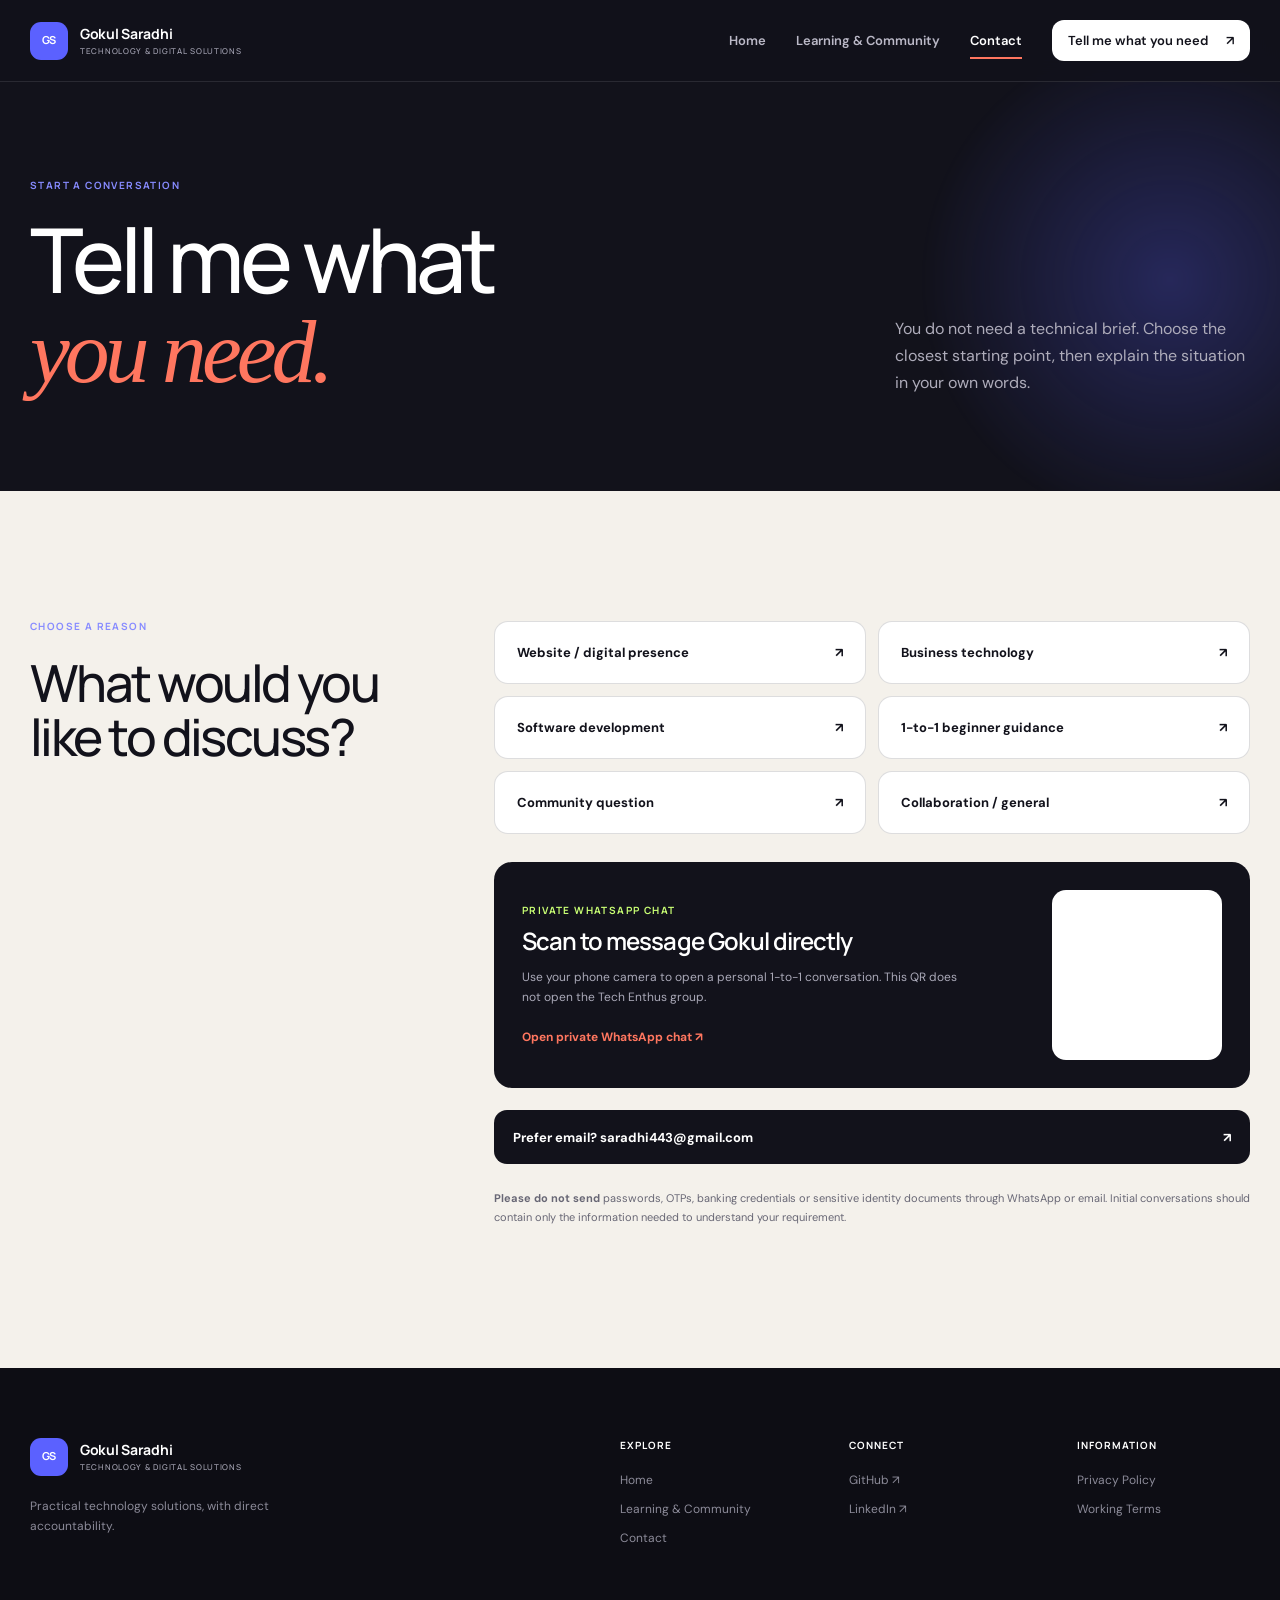
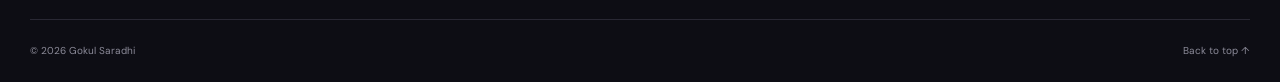
==== contact.html @ ad419cc4 "Update portfolio services site" ====
<!doctype html>
<html lang="en">
  <head>
    <meta charset="UTF-8" />
    <meta name="viewport" content="width=device-width,initial-scale=1" />
    <meta name="theme-color" content="#11111a" />
    <meta
      name="description"
      content="Contact Gokul Saradhi about a website, business technology, software or beginner guidance requirement."
    />
    <title>Contact — Gokul Saradhi</title>
    <link rel="stylesheet" href="styles.css" />
    <script>
      document.documentElement.classList.add("js");
    </script>
  </head>
  <body>
    <a class="skip-link" href="#main">Skip to content</a>
    <header class="site-header">
      <a class="brand" href="index.html"
        ><span class="brand-mark">GS</span
        ><span
          >Gokul Saradhi<small>Technology &amp; Digital Solutions</small></span
        ></a
      ><button
        class="menu-button"
        type="button"
        aria-expanded="false"
        aria-controls="site-nav"
      >
        <span></span><span></span><span class="sr-only">Menu</span>
      </button>
      <nav id="site-nav">
        <a href="index.html">Home</a
        ><a href="learning-community.html">Learning &amp; Community</a
        ><a class="active" href="contact.html">Contact</a
        ><a class="nav-action" href="contact.html"
          >Tell me what you need <span>↗</span></a
        >
      </nav>
    </header>
    <main id="main">
      <section class="page-hero dark-section">
        <div class="ambient ambient-one"></div>
        <div class="shell page-hero-grid">
          <div data-reveal>
            <p class="kicker">Start a conversation</p>
            <h1>Tell me what<br /><em>you need.</em></h1>
          </div>
          <p data-reveal>
            You do not need a technical brief. Choose the closest starting
            point, then explain the situation in your own words.
          </p>
        </div>
      </section>
      <section class="section">
        <div class="shell content-grid">
          <div data-reveal>
            <p class="kicker">Choose a reason</p>
            <h2>What would you like to discuss?</h2>
          </div>
          <div data-reveal>
            <div class="contact-options">
              <a
                class="contact-option"
                data-reason="website"
                href="https://wa.me/919030287888?text=Hi%20Gokul%2C%20I%20would%20like%20to%20discuss%20a%20website%20or%20digital%20presence%20requirement.%20"
                target="_blank"
                rel="noopener"
                >Website / digital presence <span>↗</span></a
              ><a
                class="contact-option"
                data-reason="business"
                href="https://wa.me/919030287888?text=Hi%20Gokul%2C%20I%20would%20like%20to%20discuss%20a%20business%20technology%20requirement.%20"
                target="_blank"
                rel="noopener"
                >Business technology <span>↗</span></a
              ><a
                class="contact-option"
                data-reason="software"
                href="https://wa.me/919030287888?text=Hi%20Gokul%2C%20I%20would%20like%20to%20discuss%20software%20development%20or%20an%20improvement.%20"
                target="_blank"
                rel="noopener"
                >Software development <span>↗</span></a
              ><a
                class="contact-option"
                data-reason="guidance"
                href="https://wa.me/919030287888?text=Hi%20Gokul%2C%20I%20feel%20stuck%20in%20my%20technology%20journey%20and%20would%20like%20to%20discuss%20it.%20"
                target="_blank"
                rel="noopener"
                >1-to-1 beginner guidance <span>↗</span></a
              ><a
                class="contact-option"
                data-reason="community"
                href="https://wa.me/919030287888?text=Hi%20Gokul%2C%20I%20have%20a%20question%20about%20the%20community.%20"
                target="_blank"
                rel="noopener"
                >Community question <span>↗</span></a
              ><a
                class="contact-option"
                data-reason="general"
                href="https://wa.me/919030287888?text=Hi%20Gokul%2C%20I%20came%20across%20your%20website.%20I%20would%20like%20to%20discuss%20"
                target="_blank"
                rel="noopener"
                >Collaboration / general <span>↗</span></a
              >
            </div>
            <div class="whatsapp-qr">
              <div>
                <p class="kicker">Private WhatsApp chat</p>
                <h3>Scan to message Gokul directly</h3>
                <p>
                  Use your phone camera to open a personal 1-to-1 conversation.
                  This QR does not open the Tech Enthus group.
                </p>
                <a
                  href="https://wa.me/919030287888?text=Hi%20Gokul%2C%20I%20came%20across%20your%20website."
                  target="_blank"
                  rel="noopener noreferrer"
                  >Open private WhatsApp chat <span>↗</span></a
                >
              </div>
              <a
                class="qr-image"
                href="https://wa.me/919030287888?text=Hi%20Gokul%2C%20I%20came%20across%20your%20website."
                target="_blank"
                rel="noopener noreferrer"
                aria-label="Open a private WhatsApp chat with Gokul"
              >
                <img
                  src="assets/whatsapp-personal-qr.svg"
                  alt="QR code for a private WhatsApp chat with Gokul Saradhi"
                  width="180"
                  height="180"
                />
              </a>
            </div>
            <div class="contact-actions">
              <a class="button button-dark" href="mailto:saradhi443@gmail.com"
                >Prefer email? saradhi443@gmail.com <span>↗</span></a
              >
            </div>
            <p class="safety-note">
              <strong>Please do not send</strong> passwords, OTPs, banking
              credentials or sensitive identity documents through WhatsApp or
              email. Initial conversations should contain only the information
              needed to understand your requirement.
            </p>
          </div>
        </div>
      </section>
    </main>
    <footer class="site-footer">
      <div class="shell footer-grid">
        <div>
          <a class="brand footer-brand" href="index.html"
            ><span class="brand-mark">GS</span
            ><span
              >Gokul Saradhi<small
                >Technology &amp; Digital Solutions</small
              ></span
            ></a
          >
          <p>Practical technology solutions, with direct accountability.</p>
        </div>
        <div>
          <h3>Explore</h3>
          <a href="index.html">Home</a
          ><a href="learning-community.html">Learning &amp; Community</a
          ><a href="contact.html">Contact</a>
        </div>
        <div>
          <h3>Connect</h3>
          <a
            href="https://github.com/simplygokul"
            target="_blank"
            rel="noopener"
            >GitHub ↗</a
          ><a
            href="https://www.linkedin.com/in/gokul-saradhi-0830a365/"
            target="_blank"
            rel="noopener"
            >LinkedIn ↗</a
          >
        </div>
        <div>
          <h3>Information</h3>
          <a href="privacy.html">Privacy Policy</a
          ><a href="terms.html">Working Terms</a>
        </div>
      </div>
      <div class="shell footer-bottom">
        <span>© 2026 Gokul Saradhi</span><a href="#main">Back to top ↑</a>
      </div>
    </footer>
    <script src="script.js"></script>
  </body>
</html>
---- styles.css ----
@import url("https://fonts.googleapis.com/css2?family=DM+Sans:wght@400;500;600;700&family=Manrope:wght@400;500;600;700&display=swap");

:root {
  --ink: #12121b;
  --ink-2: #1b1a2b;
  --paper: #f4f1eb;
  --paper-2: #e9e5dc;
  --white: #fff;
  --muted: #686775;
  --line: rgba(18, 18, 27, 0.14);
  --blue: #5b61ff;
  --blue-2: #878bff;
  --coral: #ff765f;
  --lime: #c9ff74;
  --radius: 18px;
  --shell: min(1220px, calc(100% - 48px));
  --shadow: 0 25px 70px rgba(18, 18, 27, 0.15);
  --ease: cubic-bezier(0.2, 0.8, 0.2, 1);
}
* {
  box-sizing: border-box;
}
html {
  scroll-behavior: smooth;
  scroll-padding-top: 90px;
}
body {
  margin: 0;
  background: var(--paper);
  color: var(--ink);
  font-family: "DM Sans", sans-serif;
  -webkit-font-smoothing: antialiased;
  overflow-x: hidden;
}
a {
  color: inherit;
  text-decoration: none;
}
button {
  font: inherit;
}
::selection {
  background: var(--coral);
  color: var(--ink);
}
.shell {
  width: var(--shell);
  margin-inline: auto;
}
.sr-only {
  position: absolute;
  width: 1px;
  height: 1px;
  padding: 0;
  margin: -1px;
  overflow: hidden;
  clip: rect(0, 0, 0, 0);
  white-space: nowrap;
  border: 0;
}
.skip-link {
  position: fixed;
  z-index: 999;
  top: 8px;
  left: 8px;
  padding: 12px 16px;
  background: var(--white);
  transform: translateY(-150%);
}
.skip-link:focus {
  transform: none;
}
.dark-section {
  position: relative;
  background: var(--ink);
  color: var(--white);
  overflow: hidden;
}

.site-header {
  position: fixed;
  z-index: 100;
  top: 0;
  left: 0;
  width: 100%;
  height: 82px;
  display: flex;
  align-items: center;
  justify-content: space-between;
  padding: 0 max(24px, calc((100vw - 1220px) / 2));
  color: #fff;
  border-bottom: 1px solid rgba(255, 255, 255, 0.1);
  background: rgba(18, 18, 27, 0.82);
  backdrop-filter: blur(18px);
}
.brand {
  display: flex;
  align-items: center;
  gap: 12px;
  font:
    700 14px/1.15 Manrope,
    sans-serif;
  letter-spacing: -0.02em;
}
.brand small {
  display: block;
  margin-top: 5px;
  color: #a7a6b5;
  font:
    500 8px/1 Manrope,
    sans-serif;
  letter-spacing: 0.09em;
  text-transform: uppercase;
}
.brand-mark {
  display: grid;
  width: 38px;
  height: 38px;
  place-items: center;
  border-radius: 11px;
  background: var(--blue);
  color: #fff;
  font-size: 11px;
}
.site-header nav {
  display: flex;
  align-items: center;
  gap: 30px;
  color: #bbb9c7;
  font-size: 13px;
  font-weight: 600;
}
.site-header nav > a:not(.nav-action) {
  position: relative;
  padding: 30px 0;
}
.site-header nav > a:not(.nav-action)::after {
  position: absolute;
  right: 0;
  bottom: 20px;
  left: 0;
  height: 2px;
  background: var(--coral);
  content: "";
  transform: scaleX(0);
  transition: transform 0.3s var(--ease);
}
.site-header nav > a:hover,
.site-header nav > a.active {
  color: #fff;
}
.site-header nav > a:hover::after,
.site-header nav > a.active::after {
  transform: scaleX(1);
}
.nav-action {
  display: flex;
  gap: 18px;
  align-items: center;
  padding: 12px 16px;
  border-radius: 12px;
  background: var(--white);
  color: var(--ink) !important;
  transition: transform 0.25s var(--ease);
}
.nav-action:hover {
  transform: translateY(-2px);
}
.menu-button {
  display: none;
}

.hero {
  min-height: 800px;
  padding: 170px 0 90px;
}
.hero-grid {
  position: relative;
  z-index: 2;
  display: grid;
  grid-template-columns: 1.1fr 0.9fr;
  align-items: center;
  gap: 85px;
}
.eyebrow,
.kicker {
  margin: 0 0 25px;
  color: var(--blue-2);
  font:
    700 10px/1 Manrope,
    sans-serif;
  letter-spacing: 0.14em;
  text-transform: uppercase;
}
.eyebrow {
  display: flex;
  align-items: center;
  gap: 10px;
  color: #b9b8c8;
}
.eyebrow span {
  width: 7px;
  height: 7px;
  border-radius: 50%;
  background: var(--coral);
  box-shadow: 0 0 0 5px rgba(255, 118, 95, 0.14);
  animation: pulse 2.4s infinite;
}
.hero h1,
.section-heading h2,
.about h2,
.learning-panel h2,
.final-cta h2,
.page-hero h1 {
  margin: 0;
  font-family: Manrope, sans-serif;
  font-weight: 500;
  letter-spacing: -0.055em;
  line-height: 0.99;
}
.hero h1 {
  max-width: 730px;
  font-size: clamp(56px, 6.5vw, 92px);
}
em {
  color: var(--coral);
  font-family: Georgia, serif;
  font-weight: 400;
}
.hero-lead {
  max-width: 630px;
  margin: 30px 0 0;
  color: #b7b6c5;
  font-size: 18px;
  line-height: 1.7;
}
.action-row {
  display: flex;
  align-items: center;
  gap: 28px;
  margin-top: 38px;
}
.button {
  display: inline-flex;
  align-items: center;
  justify-content: space-between;
  gap: 32px;
  min-height: 54px;
  padding: 0 19px;
  border-radius: 13px;
  font-size: 13px;
  font-weight: 700;
  transition:
    transform 0.25s var(--ease),
    box-shadow 0.25s var(--ease);
}
.button-primary {
  background: var(--coral);
  color: var(--ink);
  box-shadow: 0 14px 34px rgba(255, 118, 95, 0.18);
}
.button-dark {
  background: var(--ink);
  color: #fff;
}
.button:hover {
  transform: translateY(-3px);
  box-shadow: 0 20px 38px rgba(18, 18, 27, 0.22);
}
.text-action {
  padding: 10px 0;
  border-bottom: 1px solid #787786;
  color: #e0dfe7;
  font-size: 13px;
  font-weight: 600;
}
.text-action span {
  margin-left: 10px;
}
.hero-note {
  margin-top: 28px;
  color: #7f7e8d;
  font-size: 11px;
}
.ambient {
  position: absolute;
  border-radius: 50%;
  filter: blur(2px);
  pointer-events: none;
}
.ambient-one {
  width: 520px;
  height: 520px;
  right: -150px;
  top: 20px;
  background: radial-gradient(circle, rgba(91, 97, 255, 0.28), transparent 68%);
}
.ambient-two {
  width: 450px;
  height: 450px;
  left: -300px;
  bottom: -200px;
  background: radial-gradient(
    circle,
    rgba(255, 118, 95, 0.13),
    transparent 68%
  );
}

.conversation {
  position: relative;
  min-height: 470px;
  padding: 25px;
  border: 1px solid rgba(255, 255, 255, 0.16);
  border-radius: 22px;
  background: #1c1b2b;
  box-shadow: 0 35px 90px rgba(0, 0, 0, 0.35);
  will-change: transform;
}
.conversation::before {
  position: absolute;
  inset: 0;
  border-radius: inherit;
  background-image:
    linear-gradient(rgba(255, 255, 255, 0.035) 1px, transparent 1px),
    linear-gradient(90deg, rgba(255, 255, 255, 0.035) 1px, transparent 1px);
  background-size: 28px 28px;
  content: "";
  mask-image: linear-gradient(#000, transparent);
}
.conversation-head {
  position: relative;
  display: flex;
  justify-content: space-between;
  color: #858493;
  font:
    700 9px Manrope,
    sans-serif;
  letter-spacing: 0.12em;
}
.conversation-head i {
  padding: 5px 8px;
  border-radius: 20px;
  background: rgba(201, 255, 116, 0.12);
  color: var(--lime);
  font-style: normal;
}
.message {
  position: relative;
  padding: 18px;
  border-radius: 14px;
  font-size: 13px;
  line-height: 1.55;
}
.message-client {
  width: 80%;
  margin: 80px 0 18px auto;
  background: #fff;
  color: var(--ink);
  box-shadow: 0 12px 35px rgba(0, 0, 0, 0.18);
}
.message-gokul {
  display: grid;
  grid-template-columns: 32px 1fr;
  gap: 12px;
  width: 88%;
  background: var(--blue);
  color: #fff;
}
.message-gokul span {
  display: grid;
  width: 30px;
  height: 30px;
  place-items: center;
  border-radius: 8px;
  background: #fff;
  color: var(--blue);
  font-size: 9px;
  font-weight: 800;
}
.message-gokul p {
  margin: 0;
}
.conversation-path {
  position: absolute;
  right: 26px;
  bottom: 26px;
  left: 26px;
  display: flex;
  align-items: center;
  gap: 8px;
  color: #9b9aa9;
  font-size: 9px;
  text-transform: uppercase;
  letter-spacing: 0.08em;
}
.conversation-path b {
  height: 1px;
  flex: 1;
  background: #444353;
}
.float-chip {
  position: absolute;
  padding: 10px 12px;
  border: 1px solid rgba(255, 255, 255, 0.14);
  border-radius: 10px;
  background: #252438;
  color: #b8b7c6;
  font-size: 9px;
  box-shadow: 0 12px 25px rgba(0, 0, 0, 0.2);
  animation: float 6s ease-in-out infinite;
}
.chip-one {
  top: 75px;
  left: -34px;
}
.chip-two {
  right: -28px;
  top: 170px;
  animation-delay: -2s;
}
.chip-three {
  right: 22px;
  bottom: 73px;
  animation-delay: -4s;
}
.scroll-cue {
  position: absolute;
  bottom: 23px;
  left: 50%;
  display: flex;
  align-items: center;
  gap: 10px;
  color: #777685;
  font-size: 9px;
  letter-spacing: 0.1em;
  text-transform: uppercase;
  transform: translateX(-50%);
}
.scroll-cue span {
  display: block;
  width: 35px;
  height: 1px;
  background: #777685;
}

.credibility {
  overflow: hidden;
  border-bottom: 1px solid var(--line);
  background: #fff;
}
.ticker {
  padding: 19px 0;
  white-space: nowrap;
}
.ticker-track {
  display: inline-flex;
  align-items: center;
  gap: 34px;
  min-width: max-content;
  animation: ticker 34s linear infinite;
}
.ticker span {
  color: #484754;
  font:
    600 11px Manrope,
    sans-serif;
  letter-spacing: 0.03em;
}
.ticker i {
  color: var(--coral);
  font-style: normal;
}
.section {
  padding: 130px 0;
}
.section-heading {
  display: grid;
  grid-template-columns: 1.25fr 0.55fr;
  gap: 90px;
  align-items: end;
  margin-bottom: 65px;
}
.section-heading h2,
.about h2,
.learning-panel h2,
.final-cta h2 {
  font-size: clamp(44px, 5vw, 70px);
}
.section-heading > p {
  margin: 0;
  color: var(--muted);
  font-size: 15px;
  line-height: 1.75;
}
.section-heading.inverse > p {
  color: #a5a4b3;
}
.service-grid {
  display: grid;
  grid-template-columns: repeat(3, 1fr);
  gap: 14px;
}
.service-card {
  position: relative;
  display: flex;
  min-height: 440px;
  flex-direction: column;
  padding: 28px;
  border: 1px solid var(--line);
  border-radius: var(--radius);
  background: #fff;
  overflow: hidden;
  transition:
    transform 0.35s var(--ease),
    box-shadow 0.35s var(--ease),
    border-color 0.35s;
}
.service-card::before {
  position: absolute;
  top: 0;
  left: 0;
  width: 100%;
  height: 3px;
  background: var(--coral);
  content: "";
  transform: scaleX(0);
  transform-origin: left;
  transition: transform 0.55s var(--ease);
}
.service-card:hover {
  z-index: 2;
  border-color: transparent;
  box-shadow: var(--shadow);
  transform: translateY(-9px);
}
.service-card:hover::before {
  transform: scaleX(1);
}
.service-card.featured {
  background: var(--blue);
  color: #fff;
  border-color: var(--blue);
}
.service-card.featured::before {
  background: var(--lime);
}
.card-top {
  display: flex;
  justify-content: space-between;
  color: #9b9aa6;
  font:
    700 10px Manrope,
    sans-serif;
}
.featured .card-top {
  color: #d2d3ff;
}
.service-icon {
  display: grid;
  width: 34px;
  height: 34px;
  place-items: center;
  border-radius: 10px;
  background: var(--paper);
  color: var(--ink);
  font-size: 15px;
  font-style: normal;
}
.service-prompt {
  min-height: 43px;
  margin: 47px 0 19px;
  color: var(--coral) !important;
  font-size: 11px !important;
  font-weight: 700;
}
.featured .service-prompt {
  color: var(--lime) !important;
}
.service-card h3 {
  margin: 0;
  font:
    600 clamp(24px, 2.2vw, 31px)/1.11 Manrope,
    sans-serif;
  letter-spacing: -0.045em;
}
.service-card > p:not(.service-prompt) {
  margin: 23px 0;
  color: var(--muted);
  font-size: 13px;
  line-height: 1.7;
}
.featured > p:not(.service-prompt) {
  color: #d0d0ed;
}
.service-card > a {
  display: flex;
  justify-content: space-between;
  margin-top: auto;
  padding-top: 19px;
  border-top: 1px solid var(--line);
  font-size: 12px;
  font-weight: 700;
}
.featured > a {
  border-color: rgba(255, 255, 255, 0.2);
}

.process {
  background: #171622;
}
.process-line {
  position: relative;
  display: grid;
  grid-template-columns: repeat(4, 1fr);
  padding-top: 35px;
}
.process-line::before,
.process-progress {
  position: absolute;
  top: 63px;
  left: 0;
  width: 100%;
  height: 1px;
  background: #3b394a;
  content: "";
}
.process-progress {
  z-index: 1;
  width: 0;
  background: var(--coral);
  transition: width 1.4s var(--ease);
}
.process-line.visible .process-progress {
  width: 100%;
}
.process-line article {
  position: relative;
  padding-right: 38px;
}
.process-line article > span {
  color: #696878;
  font:
    700 9px Manrope,
    sans-serif;
}
.process-line i {
  position: relative;
  z-index: 2;
  display: block;
  width: 15px;
  height: 15px;
  margin: 20px 0 34px;
  border: 4px solid #171622;
  border-radius: 50%;
  background: #575566;
  box-shadow: 0 0 0 1px #575566;
  transition: background 0.3s 0.5s;
}
.process-line.visible i {
  background: var(--coral);
}
.process-line h3 {
  margin: 0;
  font:
    600 24px Manrope,
    sans-serif;
}
.process-line p {
  max-width: 190px;
  margin: 13px 0 0;
  color: #92919f;
  font-size: 13px;
  line-height: 1.65;
}

.about-grid {
  display: grid;
  grid-template-columns: 1fr 0.8fr;
  gap: 120px;
}
.about-copy p {
  color: var(--muted);
  font-size: 14px;
  line-height: 1.8;
}
.about-copy .large-copy {
  margin-top: 0;
  color: var(--ink);
  font:
    500 21px/1.55 Manrope,
    sans-serif;
}
.value-list {
  display: flex;
  flex-wrap: wrap;
  gap: 8px;
  margin-top: 28px;
}
.value-list span {
  padding: 9px 12px;
  border: 1px solid var(--line);
  border-radius: 30px;
  font-size: 10px;
  font-weight: 700;
}
.experience-cards {
  display: grid;
  grid-template-columns: 1fr 1fr;
  gap: 14px;
  margin-top: 80px;
}
.experience-cards article {
  min-height: 265px;
  padding: 29px;
  border-radius: var(--radius);
  background: var(--paper-2);
}
.experience-cards article:first-child {
  background: var(--ink);
  color: #fff;
}
.experience-cards span,
.experience-cards small {
  color: #858492;
  font:
    700 9px Manrope,
    sans-serif;
  letter-spacing: 0.11em;
}
.experience-cards h3 {
  margin: 47px 0 13px;
  font:
    600 27px Manrope,
    sans-serif;
  letter-spacing: -0.04em;
}
.experience-cards p {
  max-width: 490px;
  color: #858492;
  font-size: 13px;
  line-height: 1.7;
}
.experience-cards small {
  display: block;
  margin-top: 28px;
}
.learning-preview {
  padding-top: 0;
}
.learning-panel {
  position: relative;
  display: grid;
  grid-template-columns: 1fr 0.72fr;
  gap: 90px;
  overflow: hidden;
  padding: 65px;
  border-radius: 24px;
  background: var(--blue);
  color: #fff;
}
.learning-panel > div {
  position: relative;
  z-index: 2;
}
.learning-panel .kicker {
  color: var(--lime);
}
.learning-panel em {
  color: var(--lime);
}
.learning-panel p {
  margin: 0 0 17px;
  color: #d8d8f5;
  font-size: 14px;
  line-height: 1.7;
}
.learning-panel .button {
  margin-top: 15px;
}
.radar-orbit {
  position: absolute;
  right: -120px;
  bottom: -170px;
  width: 430px;
  height: 430px;
  border: 1px solid rgba(255, 255, 255, 0.18);
  border-radius: 50%;
  animation: spin 25s linear infinite;
}
.radar-orbit::before {
  position: absolute;
  inset: 75px;
  border: 1px solid rgba(255, 255, 255, 0.14);
  border-radius: 50%;
  content: "";
}
.radar-orbit span,
.radar-orbit i,
.radar-orbit b {
  position: absolute;
  width: 10px;
  height: 10px;
  border-radius: 50%;
  background: var(--lime);
}
.radar-orbit span {
  top: 50px;
  left: 70px;
}
.radar-orbit i {
  top: 180px;
  left: -5px;
  background: var(--coral);
}
.radar-orbit b {
  top: 90px;
  right: 45px;
  background: #fff;
}
.final-cta {
  padding: 110px 0;
}
.cta-grid {
  display: grid;
  grid-template-columns: 1.2fr 0.55fr;
  gap: 100px;
  align-items: end;
}
.cta-grid > div:last-child p {
  color: #aaa9b8;
  font-size: 14px;
  line-height: 1.7;
}
.cta-grid .button {
  margin-top: 18px;
}

.site-footer {
  padding: 70px 0 25px;
  background: #0d0d14;
  color: #8c8b99;
}
.footer-grid {
  display: grid;
  grid-template-columns: 1.7fr repeat(3, 0.55fr);
  gap: 55px;
}
.footer-brand {
  color: #fff;
}
.footer-grid > div:first-child p {
  max-width: 280px;
  margin-top: 20px;
  font-size: 12px;
  line-height: 1.7;
}
.footer-grid h3 {
  margin: 0 0 20px;
  color: #fff;
  font:
    700 10px Manrope,
    sans-serif;
  text-transform: uppercase;
  letter-spacing: 0.1em;
}
.footer-grid > div:not(:first-child) a {
  display: block;
  margin: 0 0 13px;
  font-size: 12px;
  transition: color 0.2s;
}
.footer-grid a:hover {
  color: var(--coral);
}
.footer-bottom {
  display: flex;
  justify-content: space-between;
  margin-top: 60px;
  padding-top: 24px;
  border-top: 1px solid #292834;
  font-size: 10px;
}

.page-hero {
  padding: 180px 0 95px;
}
.page-hero-grid {
  position: relative;
  z-index: 2;
  display: grid;
  grid-template-columns: 1.2fr 0.55fr;
  gap: 90px;
  align-items: end;
}
.page-hero h1 {
  font-size: clamp(58px, 7vw, 96px);
}
.page-hero p:not(.kicker) {
  margin: 0;
  color: #aeacba;
  font-size: 16px;
  line-height: 1.7;
}
.content-grid {
  display: grid;
  grid-template-columns: 0.65fr 1.35fr;
  gap: 100px;
}
.content-grid h2 {
  margin: 0;
  font:
    500 clamp(38px, 4vw, 58px)/1.05 Manrope,
    sans-serif;
  letter-spacing: -0.05em;
}
.prose p {
  color: var(--muted);
  line-height: 1.8;
}
.prose .lead {
  color: var(--ink);
  font-size: 20px;
}
.scenario-list {
  display: grid;
  grid-template-columns: 1fr 1fr;
  gap: 10px;
  margin: 30px 0;
}
.scenario-list span {
  padding: 16px;
  border: 1px solid var(--line);
  border-radius: 12px;
  background: #fff;
  font-size: 12px;
  line-height: 1.5;
}
.boundary {
  margin: 30px 0;
  padding: 20px;
  border-left: 3px solid var(--coral);
  background: var(--paper-2);
  font-size: 13px;
  line-height: 1.7;
}
.radar-section {
  background: var(--paper-2);
}
.radar-list {
  display: grid;
  gap: 12px;
}
.radar-empty {
  padding: 38px;
  border: 1px dashed #aaa6a0;
  border-radius: var(--radius);
  background: rgba(255, 255, 255, 0.35);
}
.radar-empty h3 {
  margin: 0 0 10px;
  font:
    600 22px Manrope,
    sans-serif;
}
.radar-empty p {
  margin: 0;
  color: var(--muted);
  font-size: 13px;
  line-height: 1.7;
}
.community-box {
  display: grid;
  grid-template-columns: 1fr 0.75fr;
  gap: 80px;
  padding: 55px;
  border-radius: 24px;
  background: var(--ink);
  color: #fff;
}
.community-box h2 {
  margin: 0;
  font:
    500 clamp(40px, 5vw, 68px)/1.02 Manrope,
    sans-serif;
  letter-spacing: -0.05em;
}
.community-box p {
  color: #aaa9b8;
  line-height: 1.75;
}
.rules {
  display: grid;
  gap: 1px;
  margin-top: 20px;
  background: #353442;
}
.rules li {
  padding: 14px;
  background: var(--ink);
  color: #aaa9b8;
  font-size: 12px;
  line-height: 1.55;
}
.notice {
  margin-top: 35px;
  padding: 20px;
  border: 1px solid #3a3948;
  border-radius: 12px;
  color: #8f8e9d !important;
  font-size: 11px;
}
.contact-options {
  display: grid;
  grid-template-columns: repeat(2, 1fr);
  gap: 12px;
}
.contact-option {
  display: flex;
  justify-content: space-between;
  padding: 22px;
  border: 1px solid var(--line);
  border-radius: 14px;
  background: #fff;
  font-size: 13px;
  font-weight: 700;
  transition:
    transform 0.2s,
    border 0.2s;
}
.contact-option:hover,
.contact-option.selected {
  border-color: var(--blue);
  transform: translateY(-3px);
}
.contact-actions {
  display: grid;
  gap: 10px;
  margin-top: 22px;
}
.whatsapp-qr {
  display: grid;
  grid-template-columns: 1fr auto;
  gap: 32px;
  align-items: center;
  margin-top: 28px;
  padding: 28px;
  border-radius: var(--radius);
  background: var(--ink);
  color: #fff;
}
.whatsapp-qr .kicker {
  margin-bottom: 12px;
  color: var(--lime);
}
.whatsapp-qr h3 {
  margin: 0;
  font: 600 24px/1.2 Manrope, sans-serif;
  letter-spacing: -0.04em;
}
.whatsapp-qr p:not(.kicker) {
  max-width: 440px;
  margin: 12px 0 17px;
  color: #aaa9b8;
  font-size: 12px;
  line-height: 1.65;
}
.whatsapp-qr div > a {
  color: var(--coral);
  font-size: 12px;
  font-weight: 700;
}
.qr-image {
  display: grid;
  padding: 10px;
  border-radius: 14px;
  background: #fff;
  transition: transform 0.25s var(--ease);
}
.qr-image:hover {
  transform: scale(1.035) rotate(1deg);
}
.qr-image img {
  display: block;
  width: 150px;
  height: 150px;
}
.contact-actions .button {
  width: 100%;
}
.safety-note {
  margin-top: 25px;
  color: var(--muted);
  font-size: 11px;
  line-height: 1.7;
}
.policy {
  padding: 160px 0 100px;
}
.policy .shell {
  max-width: 800px;
}
.policy h1 {
  margin: 0 0 15px;
  font:
    500 clamp(50px, 6vw, 78px)/1 Manrope,
    sans-serif;
  letter-spacing: -0.055em;
}
.policy .updated {
  color: var(--muted);
  font-size: 11px;
}
.policy article {
  margin-top: 60px;
}
.policy h2 {
  margin: 38px 0 12px;
  font:
    600 24px Manrope,
    sans-serif;
}
.policy p,
.policy li {
  color: var(--muted);
  font-size: 14px;
  line-height: 1.8;
}

.js [data-reveal] {
  opacity: 0;
  transform: translateY(28px);
  transition:
    opacity 0.8s var(--ease),
    transform 0.8s var(--ease);
}
.js [data-reveal].visible {
  opacity: 1;
  transform: none;
}
@keyframes float {
  0%,
  100% {
    transform: translateY(0) rotate(-1deg);
  }
  50% {
    transform: translateY(-9px) rotate(1deg);
  }
}
@keyframes pulse {
  0%,
  100% {
    box-shadow: 0 0 0 5px rgba(255, 118, 95, 0.12);
  }
  50% {
    box-shadow: 0 0 0 10px rgba(255, 118, 95, 0);
  }
}
@keyframes ticker {
  to {
    transform: translateX(-50%);
  }
}
@keyframes spin {
  to {
    transform: rotate(360deg);
  }
}
@media (max-width: 900px) {
  .site-header {
    height: 70px;
    padding: 0 20px;
  }
  .menu-button {
    display: grid;
    width: 42px;
    height: 42px;
    place-content: center;
    gap: 5px;
    border: 1px solid #3a3946;
    border-radius: 11px;
    background: transparent;
    color: #fff;
  }
  .menu-button span:not(.sr-only) {
    display: block;
    width: 18px;
    height: 2px;
    background: currentColor;
    transition: transform 0.2s;
  }
  .site-header nav {
    position: fixed;
    top: 70px;
    right: 14px;
    left: 14px;
    display: none;
    align-items: stretch;
    flex-direction: column;
    gap: 0;
    padding: 12px;
    border: 1px solid #363541;
    border-radius: 15px;
    background: #171621;
    box-shadow: var(--shadow);
  }
  body.menu-open .site-header nav {
    display: flex;
  }
  .site-header nav > a:not(.nav-action) {
    padding: 16px;
  }
  .nav-action {
    margin-top: 5px;
  }
  .hero {
    min-height: auto;
    padding: 135px 0 80px;
  }
  .hero-grid,
  .section-heading,
  .about-grid,
  .learning-panel,
  .cta-grid,
  .page-hero-grid,
  .content-grid,
  .community-box {
    grid-template-columns: 1fr;
    gap: 45px;
  }
  .conversation {
    width: min(100%, 590px);
    margin: auto;
  }
  .service-grid {
    grid-template-columns: 1fr;
  }
  .service-card {
    min-height: 360px;
  }
  .process-line {
    grid-template-columns: 1fr 1fr;
    gap: 45px 0;
  }
  .process-line::before,
  .process-progress {
    display: none;
  }
  .process-line i {
    margin-bottom: 22px;
  }
  .about-grid {
    gap: 42px;
  }
  .footer-grid {
    grid-template-columns: 1.4fr 1fr 1fr;
  }
  .footer-grid > div:last-child {
    grid-column: 2;
  }
  .page-hero {
    padding-top: 145px;
  }
  .contact-options {
    grid-template-columns: 1fr;
  }
}
@media (max-width: 600px) {
  :root {
    --shell: calc(100% - 32px);
  }
  .brand small {
    display: none;
  }
  .hero h1 {
    font-size: clamp(43px, 13vw, 64px);
    line-height: 1.02;
  }
  .hero-lead {
    font-size: 16px;
  }
  .action-row {
    align-items: stretch;
    flex-direction: column;
  }
  .button {
    width: 100%;
  }
  .conversation {
    min-height: 430px;
    padding: 18px;
  }
  .message-client {
    width: 92%;
    margin-top: 70px;
  }
  .message-gokul {
    width: 97%;
  }
  .chip-one {
    left: -8px;
  }
  .chip-two {
    right: -6px;
  }
  .chip-three {
    display: none;
  }
  .section {
    padding: 90px 0;
  }
  .section-heading {
    margin-bottom: 45px;
  }
  .section-heading h2,
  .about h2,
  .learning-panel h2,
  .final-cta h2 {
    font-size: clamp(39px, 11vw, 55px);
  }
  .service-card {
    min-height: 380px;
  }
  .process-line {
    grid-template-columns: 1fr;
  }
  .experience-cards {
    grid-template-columns: 1fr;
    margin-top: 50px;
  }
  .learning-panel {
    padding: 35px 25px;
  }
  .radar-orbit {
    opacity: 0.45;
  }
  .final-cta {
    padding: 85px 0;
  }
  .footer-grid {
    grid-template-columns: 1fr 1fr;
  }
  .footer-grid > div:first-child {
    grid-column: 1/-1;
  }
  .footer-grid > div:last-child {
    grid-column: auto;
  }
  .page-hero h1 {
    font-size: clamp(48px, 14vw, 70px);
  }
  .scenario-list {
    grid-template-columns: 1fr;
  }
  .whatsapp-qr {
    grid-template-columns: 1fr;
    padding: 24px;
  }
  .qr-image {
    justify-self: start;
  }
  .community-box {
    padding: 32px 22px;
  }
  .policy {
    padding-top: 125px;
  }
}
@media (max-width: 900px) {
  body:has(.policy) .site-header nav {
    position: static;
    display: flex;
    padding: 0;
    border: 0;
    background: transparent;
    box-shadow: none;
  }
  body:has(.policy) .site-header nav a {
    display: none;
  }
  body:has(.policy) .site-header nav a:last-child {
    display: block;
    padding: 12px;
    color: #fff;
  }
  body:has(.policy) .site-header nav a:last-child::after {
    display: none;
  }
}
@media (prefers-reduced-motion: reduce) {
  html {
    scroll-behavior: auto;
  }
  *,
  *::before,
  *::after {
    animation: none !important;
    transition: none !important;
  }
  .js [data-reveal] {
    opacity: 1;
    transform: none;
  }
}
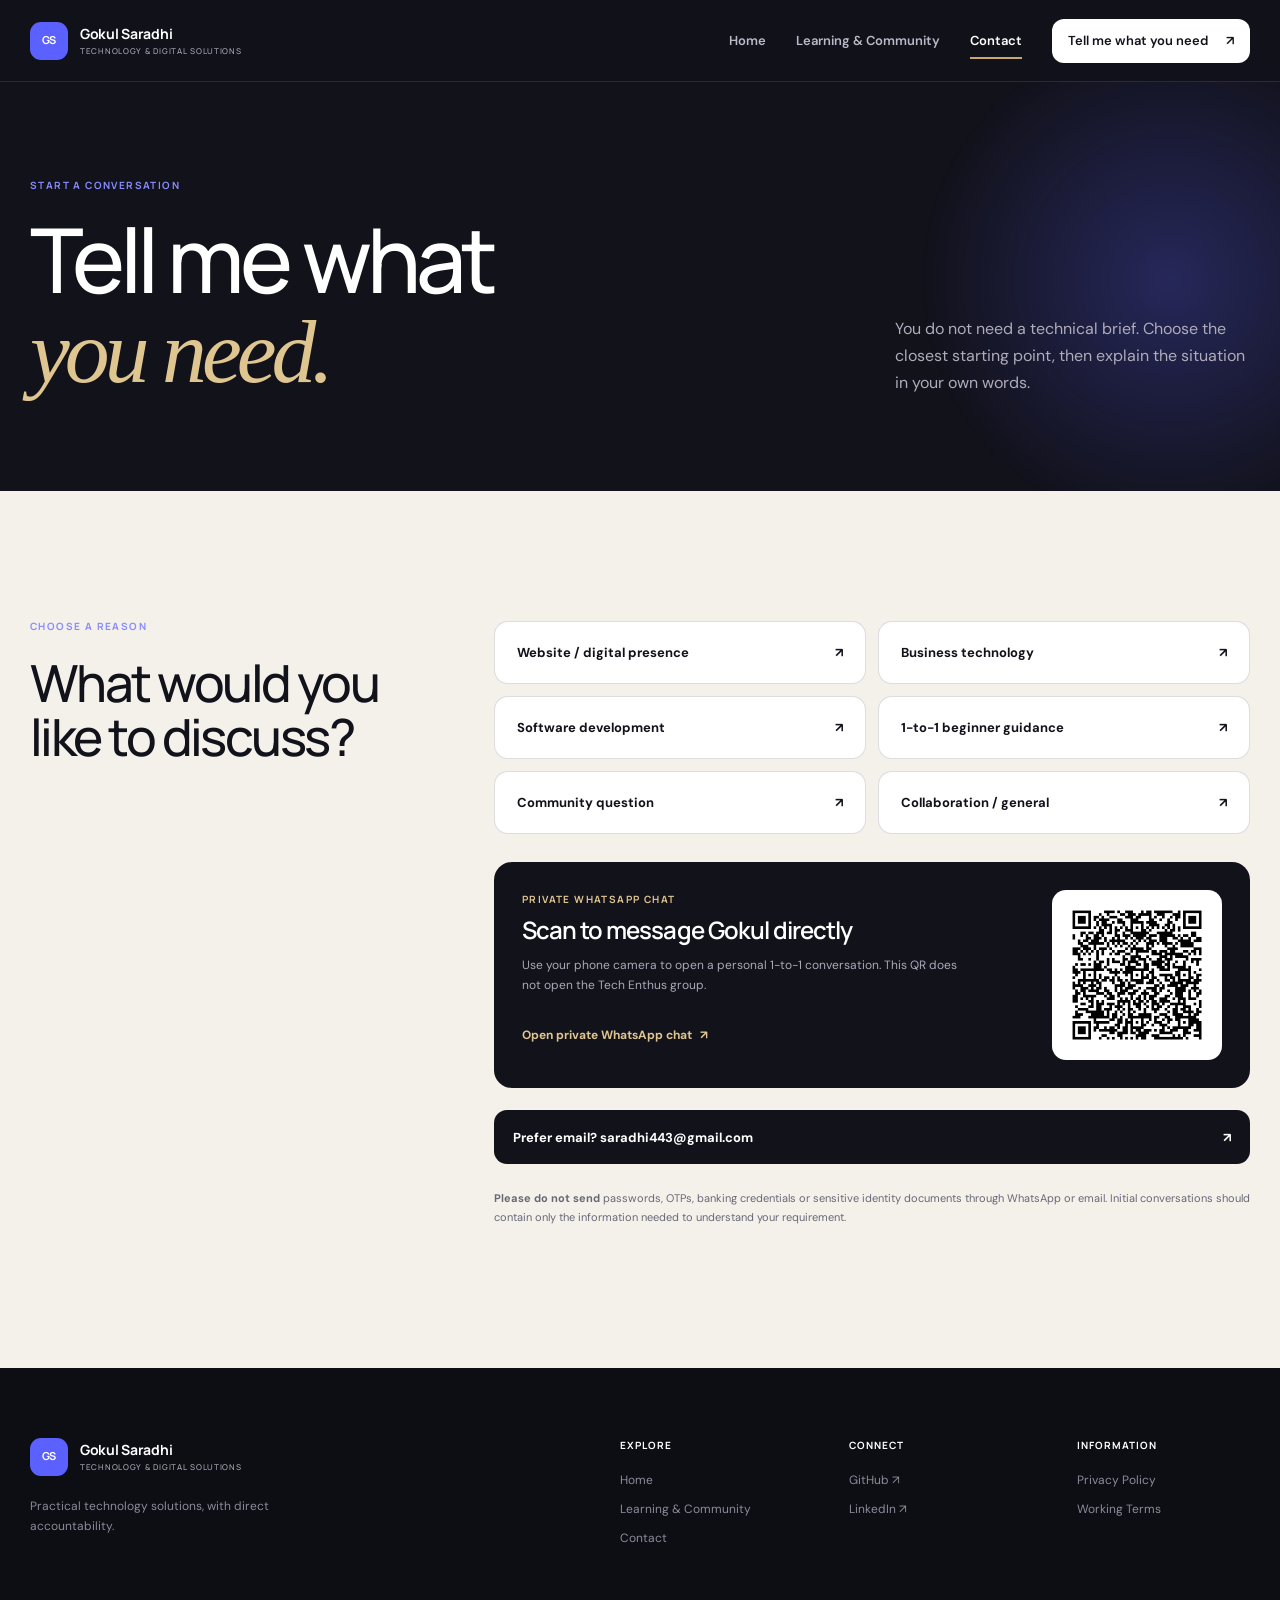
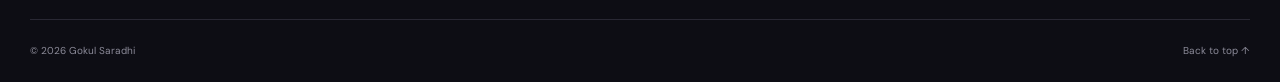
==== commit 47302d48: "Fix QR, refine palette and publish IT Exposure Radar" ====
--- a/contact.html
+++ b/contact.html
@@ -128,8 +128,8 @@
                 aria-label="Open a private WhatsApp chat with Gokul"
               >
                 <img
-                  src="assets/whatsapp-personal-qr.svg"
-                  alt="QR code for a private WhatsApp chat with Gokul Saradhi"
+                  src="assets/whatsapp-personal-qr.png"
+                  alt="QR code to open Gokul Saradhi's private WhatsApp chat with a pre-filled website enquiry"
                   width="180"
                   height="180"
                 />
--- a/styles.css
+++ b/styles.css
@@ -10,8 +10,9 @@
   --line: rgba(18, 18, 27, 0.14);
   --blue: #5b61ff;
   --blue-2: #878bff;
-  --coral: #ff765f;
-  --lime: #c9ff74;
+  --gold: #c9a66b;
+  --gold-light: #dfc58f;
+  --gold-soft: rgba(201, 166, 107, 0.16);
   --radius: 18px;
   --shell: min(1220px, calc(100% - 48px));
   --shadow: 0 25px 70px rgba(18, 18, 27, 0.15);
@@ -40,7 +41,7 @@
   font: inherit;
 }
 ::selection {
-  background: var(--coral);
+  background: var(--gold-soft);
   color: var(--ink);
 }
 .shell {
@@ -140,7 +141,7 @@
   bottom: 20px;
   left: 0;
   height: 2px;
-  background: var(--coral);
+  background: var(--gold);
   content: "";
   transform: scaleX(0);
   transition: transform 0.3s var(--ease);
@@ -155,6 +156,7 @@
 }
 .nav-action {
   display: flex;
+  min-height: 44px;
   gap: 18px;
   align-items: center;
   padding: 12px 16px;
@@ -202,8 +204,8 @@
   width: 7px;
   height: 7px;
   border-radius: 50%;
-  background: var(--coral);
-  box-shadow: 0 0 0 5px rgba(255, 118, 95, 0.14);
+  background: var(--gold);
+  box-shadow: 0 0 0 5px var(--gold-soft);
   animation: pulse 2.4s infinite;
 }
 .hero h1,
@@ -223,7 +225,7 @@
   font-size: clamp(56px, 6.5vw, 92px);
 }
 em {
-  color: var(--coral);
+  color: var(--gold-light);
   font-family: Georgia, serif;
   font-weight: 400;
 }
@@ -255,9 +257,9 @@
     box-shadow 0.25s var(--ease);
 }
 .button-primary {
-  background: var(--coral);
+  background: var(--gold);
   color: var(--ink);
-  box-shadow: 0 14px 34px rgba(255, 118, 95, 0.18);
+  box-shadow: 0 14px 34px rgba(201, 166, 107, 0.24);
 }
 .button-dark {
   background: var(--ink);
@@ -302,7 +304,7 @@
   bottom: -200px;
   background: radial-gradient(
     circle,
-    rgba(255, 118, 95, 0.13),
+    rgba(201, 166, 107, 0.13),
     transparent 68%
   );
 }
@@ -341,8 +343,8 @@
 .conversation-head i {
   padding: 5px 8px;
   border-radius: 20px;
-  background: rgba(201, 255, 116, 0.12);
-  color: var(--lime);
+  background: var(--gold-soft);
+  color: var(--gold-light);
   font-style: normal;
 }
 .message {
@@ -468,7 +470,7 @@
   letter-spacing: 0.03em;
 }
 .ticker i {
-  color: var(--coral);
+  color: var(--gold);
   font-style: normal;
 }
 .section {
@@ -522,7 +524,7 @@
   left: 0;
   width: 100%;
   height: 3px;
-  background: var(--coral);
+  background: var(--gold);
   content: "";
   transform: scaleX(0);
   transform-origin: left;
@@ -543,7 +545,7 @@
   border-color: var(--blue);
 }
 .service-card.featured::before {
-  background: var(--lime);
+  background: var(--gold-light);
 }
 .card-top {
   display: flex;
@@ -570,12 +572,12 @@
 .service-prompt {
   min-height: 43px;
   margin: 47px 0 19px;
-  color: var(--coral) !important;
+  color: var(--gold) !important;
   font-size: 11px !important;
   font-weight: 700;
 }
 .featured .service-prompt {
-  color: var(--lime) !important;
+  color: var(--gold-light) !important;
 }
 .service-card h3 {
   margin: 0;
@@ -628,7 +630,7 @@
 .process-progress {
   z-index: 1;
   width: 0;
-  background: var(--coral);
+  background: var(--gold);
   transition: width 1.4s var(--ease);
 }
 .process-line.visible .process-progress {
@@ -658,7 +660,7 @@
   transition: background 0.3s 0.5s;
 }
 .process-line.visible i {
-  background: var(--coral);
+  background: var(--gold);
 }
 .process-line h3 {
   margin: 0;
@@ -764,10 +766,10 @@
   z-index: 2;
 }
 .learning-panel .kicker {
-  color: var(--lime);
+  color: var(--gold-light);
 }
 .learning-panel em {
-  color: var(--lime);
+  color: var(--gold-light);
 }
 .learning-panel p {
   margin: 0 0 17px;
@@ -802,7 +804,7 @@
   width: 10px;
   height: 10px;
   border-radius: 50%;
-  background: var(--lime);
+  background: var(--gold-light);
 }
 .radar-orbit span {
   top: 50px;
@@ -811,7 +813,7 @@
 .radar-orbit i {
   top: 180px;
   left: -5px;
-  background: var(--coral);
+  background: var(--gold);
 }
 .radar-orbit b {
   top: 90px;
@@ -871,7 +873,7 @@
   transition: color 0.2s;
 }
 .footer-grid a:hover {
-  color: var(--coral);
+  color: var(--gold);
 }
 .footer-bottom {
   display: flex;
@@ -939,7 +941,7 @@
 .boundary {
   margin: 30px 0;
   padding: 20px;
-  border-left: 3px solid var(--coral);
+  border-left: 3px solid var(--gold);
   background: var(--paper-2);
   font-size: 13px;
   line-height: 1.7;
@@ -949,6 +951,7 @@
 }
 .radar-list {
   display: grid;
+  grid-template-columns: repeat(2, minmax(0, 1fr));
   gap: 12px;
 }
 .radar-empty {
@@ -968,6 +971,118 @@
   color: var(--muted);
   font-size: 13px;
   line-height: 1.7;
+}
+.radar-card {
+  display: flex;
+  min-width: 0;
+  flex-direction: column;
+  gap: 18px;
+  padding: 26px;
+  border: 1px solid var(--line);
+  border-top: 3px solid rgba(18, 18, 27, 0.18);
+  border-radius: var(--radius);
+  background: rgba(255, 255, 255, 0.74);
+  box-shadow: 0 20px 45px rgba(18, 18, 27, 0.07);
+}
+.radar-card.radar-immediate {
+  border-top-color: var(--gold);
+}
+.radar-card.radar-apply {
+  border-top-color: var(--blue);
+}
+.radar-status {
+  width: fit-content;
+  min-height: 30px;
+  padding: 8px 11px;
+  border-radius: 999px;
+  background: rgba(18, 18, 27, 0.08);
+  color: var(--ink);
+  font:
+    800 10px/1 Manrope,
+    sans-serif;
+  letter-spacing: 0.11em;
+  text-transform: uppercase;
+}
+.radar-immediate .radar-status {
+  background: var(--gold-soft);
+}
+.radar-apply .radar-status {
+  background: rgba(91, 97, 255, 0.13);
+  color: var(--blue);
+}
+.radar-card h3 {
+  margin: 0;
+  font:
+    600 clamp(22px, 2.4vw, 30px) / 1.12 Manrope,
+    sans-serif;
+  letter-spacing: -0.04em;
+}
+.radar-card dl {
+  display: grid;
+  grid-template-columns: repeat(2, minmax(0, 1fr));
+  gap: 10px;
+  margin: 0;
+}
+.radar-card dl div {
+  min-width: 0;
+  padding: 12px;
+  border: 1px solid var(--line);
+  border-radius: 12px;
+  background: rgba(255, 255, 255, 0.7);
+}
+.radar-card dt {
+  margin-bottom: 5px;
+  color: var(--muted);
+  font:
+    800 9px/1 Manrope,
+    sans-serif;
+  letter-spacing: 0.1em;
+  text-transform: uppercase;
+}
+.radar-card dd {
+  margin: 0;
+  color: var(--ink);
+  font-size: 12px;
+  font-weight: 700;
+  line-height: 1.45;
+  overflow-wrap: anywhere;
+}
+.radar-card p {
+  margin: 0;
+  color: var(--muted);
+  font-size: 13px;
+  line-height: 1.75;
+}
+.radar-card-bottom {
+  display: flex;
+  flex-wrap: wrap;
+  gap: 12px;
+  align-items: center;
+  justify-content: space-between;
+  margin-top: auto;
+  padding-top: 4px;
+}
+.radar-card-bottom > span {
+  color: var(--muted);
+  font:
+    800 10px/1.4 Manrope,
+    sans-serif;
+  letter-spacing: 0.08em;
+  text-transform: uppercase;
+}
+.radar-card-bottom a {
+  display: inline-flex;
+  min-height: 44px;
+  align-items: center;
+  gap: 8px;
+  color: var(--ink);
+  font-size: 13px;
+  font-weight: 800;
+}
+.radar-card-bottom a:hover,
+.radar-card-bottom a:focus-visible {
+  color: var(--gold);
+  outline: none;
 }
 .community-box {
   display: grid;
@@ -1051,7 +1166,7 @@
 }
 .whatsapp-qr .kicker {
   margin-bottom: 12px;
-  color: var(--lime);
+  color: var(--gold-light);
 }
 .whatsapp-qr h3 {
   margin: 0;
@@ -1066,7 +1181,11 @@
   line-height: 1.65;
 }
 .whatsapp-qr div > a {
-  color: var(--coral);
+  display: inline-flex;
+  min-height: 44px;
+  align-items: center;
+  gap: 8px;
+  color: var(--gold-light);
   font-size: 12px;
   font-weight: 700;
 }
@@ -1150,10 +1269,10 @@
 @keyframes pulse {
   0%,
   100% {
-    box-shadow: 0 0 0 5px rgba(255, 118, 95, 0.12);
+    box-shadow: 0 0 0 5px var(--gold-soft);
   }
   50% {
-    box-shadow: 0 0 0 10px rgba(255, 118, 95, 0);
+    box-shadow: 0 0 0 10px rgba(201, 166, 107, 0);
   }
 }
 @keyframes ticker {
@@ -1173,8 +1292,8 @@
   }
   .menu-button {
     display: grid;
-    width: 42px;
-    height: 42px;
+    width: 44px;
+    height: 44px;
     place-content: center;
     gap: 5px;
     border: 1px solid #3a3946;
@@ -1352,12 +1471,29 @@
   .scenario-list {
     grid-template-columns: 1fr;
   }
+  .radar-list {
+    grid-template-columns: 1fr;
+  }
+  .radar-card {
+    padding: 22px;
+  }
+  .radar-card dl {
+    grid-template-columns: 1fr;
+  }
   .whatsapp-qr {
     grid-template-columns: 1fr;
     padding: 24px;
   }
+  .whatsapp-qr div > a {
+    width: 100%;
+    justify-content: center;
+    padding: 0 16px;
+    border-radius: 12px;
+    background: var(--gold);
+    color: var(--ink);
+  }
   .qr-image {
-    justify-self: start;
+    display: none;
   }
   .community-box {
     padding: 32px 22px;
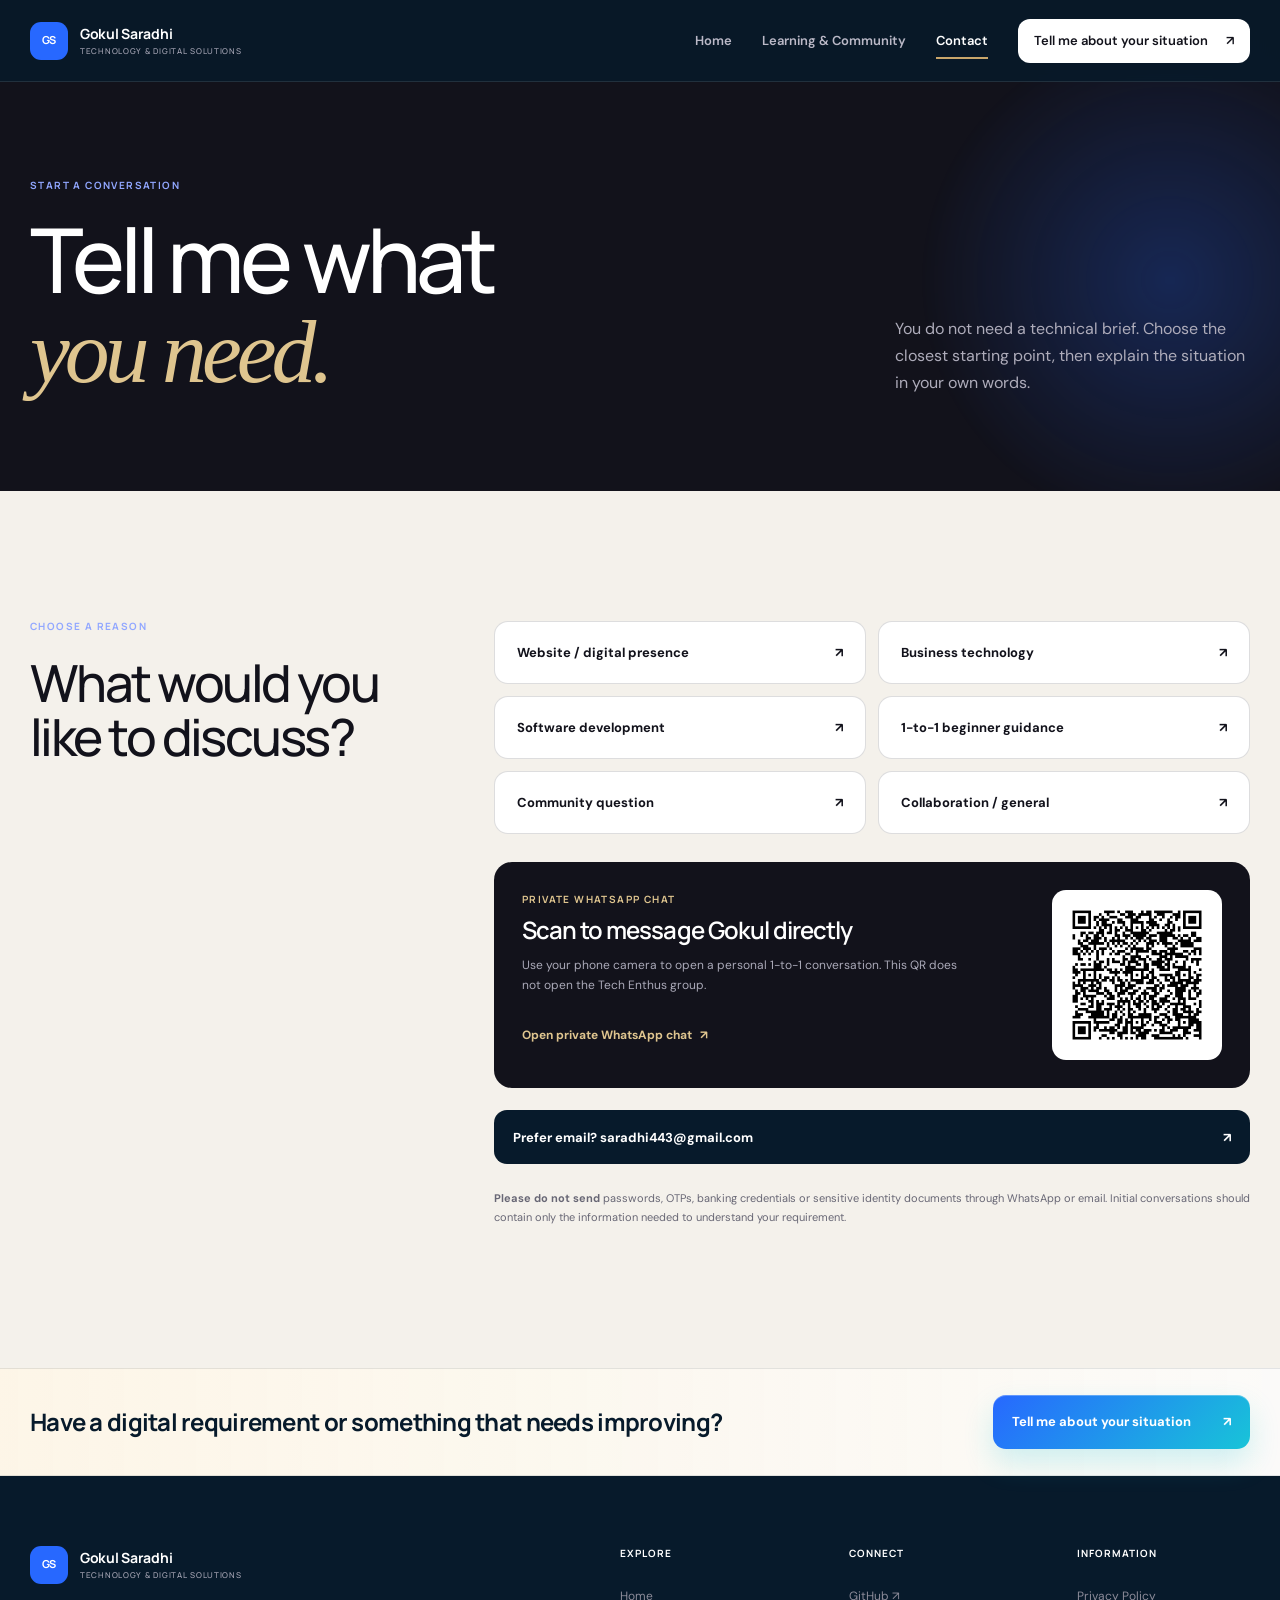
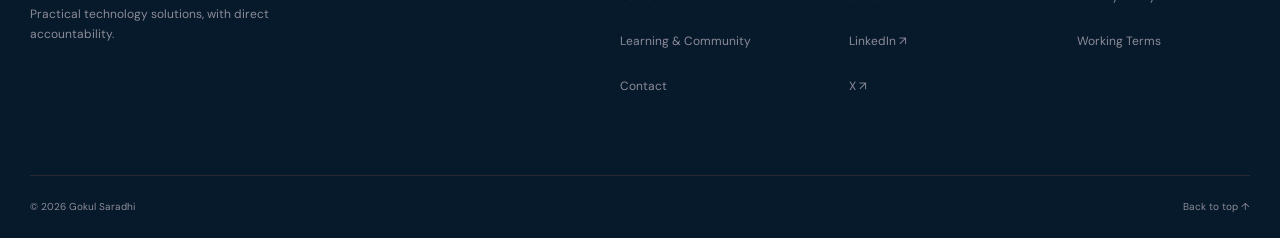
==== commit af92da49: "Refine portfolio visual system and mobile sections" ====
--- a/contact.html
+++ b/contact.html
@@ -22,6 +22,11 @@
         ><span
           >Gokul Saradhi<small>Technology &amp; Digital Solutions</small></span
         ></a
+      ><a
+        class="mobile-header-cta"
+        href="contact.html"
+        aria-label="Tell me about your situation"
+        >Tell me <span>↗</span></a
       ><button
         class="menu-button"
         type="button"
@@ -35,7 +40,7 @@
         ><a href="learning-community.html">Learning &amp; Community</a
         ><a class="active" href="contact.html">Contact</a
         ><a class="nav-action" href="contact.html"
-          >Tell me what you need <span>↗</span></a
+          >Tell me about your situation <span>↗</span></a
         >
       </nav>
     </header>
@@ -150,6 +155,12 @@
         </div>
       </section>
     </main>
+    <section class="footer-action-strip">
+      <div class="shell footer-action-inner">
+        <p>Have a digital requirement or something that needs improving?</p>
+        <a class="button button-primary footer-action-button" href="contact.html">Tell me about your situation <span>↗</span></a>
+      </div>
+    </section>
     <footer class="site-footer">
       <div class="shell footer-grid">
         <div>
@@ -174,13 +185,18 @@
           <a
             href="https://github.com/simplygokul"
             target="_blank"
-            rel="noopener"
+            rel="noopener noreferrer"
             >GitHub ↗</a
           ><a
             href="https://www.linkedin.com/in/gokul-saradhi-0830a365/"
             target="_blank"
-            rel="noopener"
+            rel="noopener noreferrer"
             >LinkedIn ↗</a
+          ><a
+            href="https://x.com/simply_gokul"
+            target="_blank"
+            rel="noopener noreferrer"
+            >X ↗</a
           >
         </div>
         <div>
--- a/styles.css
+++ b/styles.css
@@ -8,8 +8,13 @@
   --white: #fff;
   --muted: #686775;
   --line: rgba(18, 18, 27, 0.14);
-  --blue: #5b61ff;
-  --blue-2: #878bff;
+  --midnight: #071a2b;
+  --royal: #2768ff;
+  --violet: #6d4fd7;
+  --cyan: #18c4d8;
+  --cream: #fff7e7;
+  --blue: var(--royal);
+  --blue-2: #91a7ff;
   --gold: #c9a66b;
   --gold-light: #dfc58f;
   --gold-soft: rgba(201, 166, 107, 0.16);
@@ -32,6 +37,11 @@
   font-family: "DM Sans", sans-serif;
   -webkit-font-smoothing: antialiased;
   overflow-x: hidden;
+}
+html.menu-open,
+body.menu-open {
+  height: 100%;
+  overflow: hidden;
 }
 a {
   color: inherit;
@@ -91,7 +101,7 @@
   padding: 0 max(24px, calc((100vw - 1220px) / 2));
   color: #fff;
   border-bottom: 1px solid rgba(255, 255, 255, 0.1);
-  background: rgba(18, 18, 27, 0.82);
+  background: rgba(7, 26, 43, 0.86);
   backdrop-filter: blur(18px);
 }
 .brand {
@@ -168,13 +178,30 @@
 .nav-action:hover {
   transform: translateY(-2px);
 }
+.mobile-header-cta {
+  display: none;
+}
 .menu-button {
   display: none;
 }
 
 .hero {
+  position: relative;
   min-height: 800px;
   padding: 170px 0 90px;
+}
+.hero::before {
+  position: absolute;
+  z-index: 1;
+  top: 165px;
+  left: max(18px, calc((100vw - 1220px) / 2));
+  width: min(620px, 72vw);
+  height: 360px;
+  background:
+    radial-gradient(circle at 34% 32%, rgba(24, 196, 216, 0.16), transparent 64%),
+    radial-gradient(circle at 62% 54%, rgba(39, 104, 255, 0.12), transparent 58%);
+  content: "";
+  pointer-events: none;
 }
 .hero-grid {
   position: relative;
@@ -223,6 +250,20 @@
 .hero h1 {
   max-width: 730px;
   font-size: clamp(56px, 6.5vw, 92px);
+  font-weight: 570;
+}
+.hero-copy {
+  position: relative;
+}
+.hero-copy::before {
+  display: block;
+  width: 58px;
+  height: 3px;
+  margin-bottom: 22px;
+  border-radius: 999px;
+  background: var(--gold);
+  content: "";
+  box-shadow: 0 8px 18px rgba(201, 166, 107, 0.22);
 }
 em {
   color: var(--gold-light);
@@ -254,22 +295,41 @@
   font-weight: 700;
   transition:
     transform 0.25s var(--ease),
-    box-shadow 0.25s var(--ease);
+    box-shadow 0.25s var(--ease),
+    filter 0.25s var(--ease);
 }
 .button-primary {
-  background: var(--gold);
-  color: var(--ink);
-  box-shadow: 0 14px 34px rgba(201, 166, 107, 0.24);
+  background: linear-gradient(135deg, var(--royal), var(--cyan));
+  color: #fff;
+  box-shadow:
+    0 14px 30px rgba(24, 196, 216, 0.2),
+    inset 0 1px 0 rgba(255, 255, 255, 0.28);
 }
 .button-dark {
-  background: var(--ink);
+  background: var(--midnight);
   color: #fff;
 }
 .button:hover {
+  filter: saturate(1.04);
   transform: translateY(-3px);
-  box-shadow: 0 20px 38px rgba(18, 18, 27, 0.22);
+  box-shadow:
+    0 20px 42px rgba(7, 26, 43, 0.24),
+    0 0 22px rgba(24, 196, 216, 0.14);
+}
+.button:focus-visible,
+.text-action:focus-visible,
+.service-card > a:focus-visible,
+.footer-grid a:focus-visible,
+.mobile-header-cta:focus-visible,
+.menu-button:focus-visible,
+.nav-action:focus-visible {
+  outline: 3px solid rgba(24, 196, 216, 0.42);
+  outline-offset: 3px;
 }
 .text-action {
+  display: inline-flex;
+  min-height: 44px;
+  align-items: center;
   padding: 10px 0;
   border-bottom: 1px solid #787786;
   color: #e0dfe7;
@@ -295,7 +355,7 @@
   height: 520px;
   right: -150px;
   top: 20px;
-  background: radial-gradient(circle, rgba(91, 97, 255, 0.28), transparent 68%);
+  background: radial-gradient(circle, rgba(39, 104, 255, 0.25), transparent 68%);
 }
 .ambient-two {
   width: 450px;
@@ -315,7 +375,7 @@
   padding: 25px;
   border: 1px solid rgba(255, 255, 255, 0.16);
   border-radius: 22px;
-  background: #1c1b2b;
+  background: #0d2135;
   box-shadow: 0 35px 90px rgba(0, 0, 0, 0.35);
   will-change: transform;
 }
@@ -477,11 +537,21 @@
   padding: 130px 0;
 }
 .section-heading {
+  position: relative;
   display: grid;
   grid-template-columns: 1.25fr 0.55fr;
   gap: 90px;
   align-items: end;
   margin-bottom: 65px;
+}
+.section-eyebrow {
+  margin: 0 0 14px;
+  color: var(--gold);
+  font:
+    800 10px/1 Manrope,
+    sans-serif;
+  letter-spacing: 0.16em;
+  text-transform: uppercase;
 }
 .section-heading h2,
 .about h2,
@@ -499,6 +569,7 @@
   color: #a5a4b3;
 }
 .service-grid {
+  perspective: 1000px;
   display: grid;
   grid-template-columns: repeat(3, 1fr);
   gap: 14px;
@@ -511,7 +582,9 @@
   padding: 28px;
   border: 1px solid var(--line);
   border-radius: var(--radius);
-  background: #fff;
+  background:
+    linear-gradient(135deg, rgba(255, 247, 231, 0.7), transparent 36%),
+    #fff;
   overflow: hidden;
   transition:
     transform 0.35s var(--ease),
@@ -524,28 +597,47 @@
   left: 0;
   width: 100%;
   height: 3px;
-  background: var(--gold);
+  background: var(--royal);
   content: "";
   transform: scaleX(0);
   transform-origin: left;
   transition: transform 0.55s var(--ease);
 }
+.service-card:nth-child(2)::before {
+  background: var(--violet);
+}
+.service-card:nth-child(3)::before {
+  background: var(--cyan);
+}
+.service-card::after {
+  position: absolute;
+  right: 18px;
+  bottom: 18px;
+  width: 34px;
+  height: 34px;
+  border-right: 1px solid rgba(7, 26, 43, 0.12);
+  border-bottom: 1px solid rgba(7, 26, 43, 0.12);
+  content: "";
+  opacity: 0.8;
+}
 .service-card:hover {
   z-index: 2;
   border-color: transparent;
   box-shadow: var(--shadow);
-  transform: translateY(-9px);
+  transform: translateY(-5px);
 }
 .service-card:hover::before {
   transform: scaleX(1);
 }
 .service-card.featured {
-  background: var(--blue);
-  color: #fff;
-  border-color: var(--blue);
+  background:
+    linear-gradient(135deg, rgba(109, 79, 215, 0.08), transparent 42%),
+    #fff;
+  color: var(--ink);
+  border-color: rgba(109, 79, 215, 0.18);
 }
 .service-card.featured::before {
-  background: var(--gold-light);
+  background: var(--violet);
 }
 .card-top {
   display: flex;
@@ -556,28 +648,78 @@
     sans-serif;
 }
 .featured .card-top {
-  color: #d2d3ff;
+  color: #8d88ac;
 }
 .service-icon {
-  display: grid;
-  width: 34px;
-  height: 34px;
+  position: relative;
+  display: grid;
+  width: 40px;
+  height: 40px;
   place-items: center;
-  border-radius: 10px;
-  background: var(--paper);
-  color: var(--ink);
-  font-size: 15px;
+  border-radius: 12px;
+  background: linear-gradient(145deg, #fffdf5, var(--cream));
+  color: var(--midnight);
+  transform: rotateX(12deg) rotateZ(-3deg);
+  transform-style: preserve-3d;
+  transition:
+    transform 0.35s var(--ease),
+    box-shadow 0.35s var(--ease);
   font-style: normal;
+  box-shadow:
+    0 12px 22px rgba(7, 26, 43, 0.14),
+    inset 1px 1px 0 rgba(255, 255, 255, 0.9),
+    inset -2px -2px 0 rgba(7, 26, 43, 0.08);
+}
+.service-icon::before {
+  position: absolute;
+  inset: 7px;
+  border: 2px solid currentColor;
+  border-radius: 7px;
+  content: "";
+}
+.service-icon::after {
+  position: absolute;
+  width: 13px;
+  height: 7px;
+  border-bottom: 3px solid currentColor;
+  border-left: 3px solid currentColor;
+  content: "";
+  transform: rotate(-45deg) translate(1px, -1px);
+}
+.service-icon-blue {
+  color: var(--royal);
+  box-shadow:
+    0 12px 22px rgba(39, 104, 255, 0.18),
+    inset 1px 1px 0 rgba(255, 255, 255, 0.9),
+    inset -2px -2px 0 rgba(39, 104, 255, 0.18);
+}
+.service-icon-violet {
+  color: var(--violet);
+  box-shadow:
+    0 12px 22px rgba(109, 79, 215, 0.18),
+    inset 1px 1px 0 rgba(255, 255, 255, 0.9),
+    inset -2px -2px 0 rgba(109, 79, 215, 0.18);
+}
+.service-icon-cyan {
+  color: #0f9bad;
+  box-shadow:
+    0 12px 22px rgba(24, 196, 216, 0.18),
+    inset 1px 1px 0 rgba(255, 255, 255, 0.9),
+    inset -2px -2px 0 rgba(24, 196, 216, 0.18);
+}
+.service-card:hover .service-icon {
+  transform: rotateX(0deg) rotateZ(0deg) translateY(-2px);
 }
 .service-prompt {
   min-height: 43px;
   margin: 47px 0 19px;
-  color: var(--gold) !important;
-  font-size: 11px !important;
+  color: var(--midnight) !important;
+  font-size: 13px !important;
   font-weight: 700;
+  line-height: 1.45;
 }
 .featured .service-prompt {
-  color: var(--gold-light) !important;
+  color: var(--violet) !important;
 }
 .service-card h3 {
   margin: 0;
@@ -593,10 +735,12 @@
   line-height: 1.7;
 }
 .featured > p:not(.service-prompt) {
-  color: #d0d0ed;
+  color: var(--muted);
 }
 .service-card > a {
   display: flex;
+  min-height: 44px;
+  align-items: center;
   justify-content: space-between;
   margin-top: auto;
   padding-top: 19px;
@@ -605,75 +749,140 @@
   font-weight: 700;
 }
 .featured > a {
-  border-color: rgba(255, 255, 255, 0.2);
+  border-color: var(--line);
 }
 
 .process {
-  background: #171622;
-}
-.process-line {
+  overflow: hidden;
+  padding: 96px 0;
+  background:
+    radial-gradient(circle at 10% 15%, rgba(24, 196, 216, 0.1), transparent 28%),
+    var(--midnight);
+}
+.process-flow {
   position: relative;
   display: grid;
   grid-template-columns: repeat(4, 1fr);
-  padding-top: 35px;
-}
-.process-line::before,
-.process-progress {
+  gap: 16px;
+  margin-top: 34px;
+  isolation: isolate;
+}
+.process-path {
   position: absolute;
-  top: 63px;
-  left: 0;
+  top: 35px;
+  right: 9%;
+  left: 9%;
+  height: 2px;
+  border-radius: 99px;
+  background: rgba(255, 255, 255, 0.13);
+  content: "";
+}
+.process-path::after {
+  position: absolute;
+  inset: 0 auto 0 0;
+  width: 0;
+  border-radius: inherit;
+  background: linear-gradient(90deg, var(--royal), var(--violet), var(--cyan), var(--gold));
+  box-shadow: 0 0 18px rgba(24, 196, 216, 0.2);
+  content: "";
+  transition: width 1.2s var(--ease);
+}
+.process-flow.visible .process-path::after {
   width: 100%;
-  height: 1px;
-  background: #3b394a;
+}
+.process-flow article {
+  position: relative;
+  z-index: 1;
+  min-height: 190px;
+  padding: 18px;
+  border: 1px solid rgba(255, 255, 255, 0.11);
+  border-radius: 16px;
+  background:
+    linear-gradient(145deg, rgba(255, 255, 255, 0.08), rgba(255, 255, 255, 0.025)),
+    rgba(255, 255, 255, 0.03);
+  box-shadow: 0 18px 44px rgba(0, 0, 0, 0.18);
+  opacity: 0;
+  transform: translateY(8px) rotateX(3deg);
+  transition:
+    opacity 0.45s var(--ease),
+    transform 0.45s var(--ease),
+    border-color 0.3s var(--ease),
+    box-shadow 0.3s var(--ease);
+}
+.process-flow article:nth-of-type(2),
+.process-flow article:nth-of-type(4) {
+  margin-top: 30px;
+}
+.process-flow.visible article {
+  opacity: 1;
+  transform: translateY(0) rotateX(0);
+}
+.process-flow.visible article:nth-of-type(1) {
+  transition-delay: 0.1s;
+}
+.process-flow.visible article:nth-of-type(2) {
+  transition-delay: 0.22s;
+}
+.process-flow.visible article:nth-of-type(3) {
+  transition-delay: 0.34s;
+}
+.process-flow.visible article:nth-of-type(4) {
+  transition-delay: 0.46s;
+}
+.process-flow.visible article:hover {
+  border-color: rgba(24, 196, 216, 0.32);
+  box-shadow: 0 22px 52px rgba(0, 0, 0, 0.24);
+  transform: translateY(-4px);
+}
+.process-marker {
+  position: relative;
+  display: inline-grid;
+  width: 42px;
+  height: 42px;
+  margin-bottom: 34px;
+  place-items: center;
+  border: 1px solid rgba(255, 247, 231, 0.65);
+  border-radius: 12px;
+  background:
+    linear-gradient(145deg, var(--cream), #fff),
+    var(--cream);
+  box-shadow:
+    inset -3px -4px 0 rgba(7, 26, 43, 0.08),
+    0 10px 24px rgba(24, 196, 216, 0.12);
+  color: var(--midnight);
+  font:
+    800 11px Manrope,
+    sans-serif;
+}
+.process-marker::after {
+  position: absolute;
+  right: -3px;
+  bottom: -3px;
+  width: 13px;
+  height: 13px;
+  border: 2px solid var(--midnight);
+  border-top: 0;
+  border-left: 0;
+  border-radius: 1px;
   content: "";
-}
-.process-progress {
-  z-index: 1;
-  width: 0;
-  background: var(--gold);
-  transition: width 1.4s var(--ease);
-}
-.process-line.visible .process-progress {
-  width: 100%;
-}
-.process-line article {
-  position: relative;
-  padding-right: 38px;
-}
-.process-line article > span {
-  color: #696878;
-  font:
-    700 9px Manrope,
-    sans-serif;
-}
-.process-line i {
-  position: relative;
-  z-index: 2;
-  display: block;
-  width: 15px;
-  height: 15px;
-  margin: 20px 0 34px;
-  border: 4px solid #171622;
-  border-radius: 50%;
-  background: #575566;
-  box-shadow: 0 0 0 1px #575566;
-  transition: background 0.3s 0.5s;
-}
-.process-line.visible i {
-  background: var(--gold);
-}
-.process-line h3 {
+  opacity: 0.35;
+  transform: rotate(38deg);
+}
+.process-flow.visible .process-marker {
+  animation: markerGlow 0.65s ease both;
+}
+.process-flow h3 {
+  margin: 0 0 10px;
+  font:
+    650 20px Manrope,
+    sans-serif;
+  letter-spacing: -0.03em;
+}
+.process-flow p {
   margin: 0;
-  font:
-    600 24px Manrope,
-    sans-serif;
-}
-.process-line p {
-  max-width: 190px;
-  margin: 13px 0 0;
-  color: #92919f;
-  font-size: 13px;
-  line-height: 1.65;
+  color: #c8c7d7;
+  font-size: 14px;
+  line-height: 1.6;
 }
 
 .about-grid {
@@ -719,7 +928,7 @@
   background: var(--paper-2);
 }
 .experience-cards article:first-child {
-  background: var(--ink);
+  background: var(--midnight);
   color: #fff;
 }
 .experience-cards span,
@@ -748,80 +957,210 @@
   margin-top: 28px;
 }
 .learning-preview {
-  padding-top: 0;
+  padding: 88px 0;
 }
 .learning-panel {
   position: relative;
   display: grid;
-  grid-template-columns: 1fr 0.72fr;
-  gap: 90px;
+  grid-template-columns: minmax(0, 0.95fr) minmax(330px, 0.72fr);
+  gap: 48px;
+  align-items: center;
   overflow: hidden;
-  padding: 65px;
-  border-radius: 24px;
-  background: var(--blue);
+  min-height: auto;
+  padding: 44px;
+  border: 1px solid rgba(255, 255, 255, 0.12);
+  border-radius: 22px;
+  background:
+    radial-gradient(circle at 86% 18%, rgba(24, 196, 216, 0.16), transparent 32%),
+    radial-gradient(circle at 44% 100%, rgba(109, 79, 215, 0.18), transparent 35%),
+    var(--midnight);
+  box-shadow: 0 24px 70px rgba(7, 26, 43, 0.2);
   color: #fff;
+}
+.learning-panel::before {
+  position: absolute;
+  top: 34px;
+  left: 44px;
+  width: 58px;
+  height: 3px;
+  border-radius: 999px;
+  background: var(--gold);
+  content: "";
 }
 .learning-panel > div {
   position: relative;
   z-index: 2;
 }
-.learning-panel .kicker {
+.learning-eyebrow {
   color: var(--gold-light);
+  font:
+    800 11px Manrope,
+    sans-serif;
+  letter-spacing: 0.14em;
+  text-transform: uppercase;
+}
+.learning-panel h2 {
+  max-width: 590px;
+  margin-top: 18px;
 }
 .learning-panel em {
   color: var(--gold-light);
 }
 .learning-panel p {
-  margin: 0 0 17px;
+  max-width: 560px;
+  margin: 0 0 18px;
   color: #d8d8f5;
-  font-size: 14px;
-  line-height: 1.7;
+  font-size: 16px;
+  line-height: 1.65;
 }
 .learning-panel .button {
-  margin-top: 15px;
-}
-.radar-orbit {
+  min-height: 46px;
+  margin-top: 8px;
+  border: 1px solid rgba(255, 247, 231, 0.22);
+  background: rgba(255, 247, 231, 0.08);
+  box-shadow: inset 0 1px 0 rgba(255, 255, 255, 0.1);
+  color: #fff;
+}
+.radar-signal {
+  display: inline-flex;
+  align-items: center;
+  gap: 10px;
+  margin-top: 18px;
+  color: #bfc9da;
+  font:
+    700 12px Manrope,
+    sans-serif;
+}
+.radar-signal span {
+  width: 8px;
+  height: 8px;
+  border-radius: 50%;
+  background: var(--cyan);
+  box-shadow: 0 0 0 6px rgba(24, 196, 216, 0.12);
+}
+.learning-signal {
+  position: relative;
+  min-height: 270px;
+  padding: 34px 28px;
+  border: 1px solid rgba(255, 255, 255, 0.11);
+  border-radius: 18px;
+  background: rgba(255, 255, 255, 0.045);
+  box-shadow:
+    inset 0 1px 0 rgba(255, 255, 255, 0.12),
+    0 20px 55px rgba(0, 0, 0, 0.2);
+}
+.learning-signal ul {
+  position: relative;
+  z-index: 2;
+  display: grid;
+  gap: 12px;
+  margin: 0;
+  padding: 0;
+  list-style: none;
+}
+.learning-signal li {
+  display: flex;
+  min-height: 52px;
+  align-items: center;
+  gap: 12px;
+  padding: 12px 14px;
+  border: 1px solid rgba(255, 255, 255, 0.12);
+  border-radius: 14px;
+  background: rgba(255, 247, 231, 0.08);
+  color: #fff;
+  font:
+    800 13px Manrope,
+    sans-serif;
+  transform: translateX(0);
+}
+.learning-signal li:nth-child(2) {
+  margin-left: 24px;
+  border-color: rgba(24, 196, 216, 0.28);
+}
+.learning-signal li:nth-child(3) {
+  margin-right: 28px;
+}
+.learning-signal li span {
+  flex: 0 0 auto;
+  width: 22px;
+  height: 22px;
+  border: 1px solid rgba(255, 247, 231, 0.75);
+  border-radius: 7px;
+  background:
+    linear-gradient(145deg, var(--cream), #fff),
+    var(--cream);
+  box-shadow:
+    inset -2px -3px 0 rgba(7, 26, 43, 0.08),
+    0 9px 20px rgba(24, 196, 216, 0.1);
+}
+.learning-rings {
   position: absolute;
-  right: -120px;
-  bottom: -170px;
-  width: 430px;
-  height: 430px;
-  border: 1px solid rgba(255, 255, 255, 0.18);
-  border-radius: 50%;
-  animation: spin 25s linear infinite;
-}
-.radar-orbit::before {
-  position: absolute;
-  inset: 75px;
+  right: -46px;
+  bottom: -54px;
+  width: 230px;
+  height: 230px;
   border: 1px solid rgba(255, 255, 255, 0.14);
   border-radius: 50%;
+  animation: radarPulse 4.8s ease-in-out infinite;
+}
+.learning-rings::before,
+.learning-rings::after {
+  position: absolute;
+  border: 1px solid rgba(24, 196, 216, 0.16);
+  border-radius: 50%;
   content: "";
 }
-.radar-orbit span,
-.radar-orbit i,
-.radar-orbit b {
+.learning-rings::before {
+  inset: 42px;
+}
+.learning-rings::after {
+  inset: 82px;
+}
+.learning-rings span,
+.learning-rings i,
+.learning-rings b {
   position: absolute;
-  width: 10px;
-  height: 10px;
+  width: 8px;
+  height: 8px;
   border-radius: 50%;
-  background: var(--gold-light);
-}
-.radar-orbit span {
-  top: 50px;
-  left: 70px;
-}
-.radar-orbit i {
-  top: 180px;
-  left: -5px;
+  background: var(--cyan);
+  box-shadow: 0 0 14px rgba(24, 196, 216, 0.45);
+  animation: orbitDrift 7s linear infinite;
+}
+.learning-rings span {
+  top: 35px;
+  left: 56px;
+}
+.learning-rings i {
+  top: 105px;
+  left: -3px;
   background: var(--gold);
-}
-.radar-orbit b {
-  top: 90px;
-  right: 45px;
-  background: #fff;
+  animation-duration: 9s;
+}
+.learning-rings b {
+  top: 56px;
+  right: 24px;
+  background: var(--violet);
+  animation-duration: 11s;
 }
 .final-cta {
+  isolation: isolate;
   padding: 110px 0;
+  background:
+    radial-gradient(circle at 78% 22%, rgba(24, 196, 216, 0.18), transparent 34%),
+    radial-gradient(circle at 12% 80%, rgba(39, 104, 255, 0.12), transparent 32%),
+    var(--midnight);
+}
+.final-cta::before {
+  position: absolute;
+  top: 80px;
+  left: max(24px, calc((100vw - 1220px) / 2));
+  width: 72px;
+  height: 4px;
+  border-radius: 999px;
+  background: var(--gold);
+  content: "";
+  box-shadow: 0 10px 24px rgba(201, 166, 107, 0.2);
 }
 .cta-grid {
   display: grid;
@@ -837,10 +1176,44 @@
 .cta-grid .button {
   margin-top: 18px;
 }
+.final-primary {
+  background: linear-gradient(135deg, var(--gold-light), var(--gold));
+  color: var(--midnight);
+  box-shadow:
+    0 18px 38px rgba(201, 166, 107, 0.24),
+    inset 0 1px 0 rgba(255, 255, 255, 0.42);
+}
+.footer-action-strip {
+  padding: 26px 0;
+  border-top: 1px solid rgba(7, 26, 43, 0.1);
+  border-bottom: 1px solid rgba(7, 26, 43, 0.1);
+  background:
+    linear-gradient(90deg, rgba(255, 247, 231, 0.82), rgba(255, 255, 255, 0.68)),
+    var(--paper);
+}
+.footer-action-inner {
+  display: flex;
+  gap: 24px;
+  align-items: center;
+  justify-content: space-between;
+}
+.footer-action-inner p {
+  margin: 0;
+  color: var(--midnight);
+  font:
+    700 clamp(18px, 2vw, 24px) / 1.25 Manrope,
+    sans-serif;
+  letter-spacing: -0.03em;
+}
+.footer-action-button {
+  flex: 0 0 auto;
+  background: linear-gradient(135deg, var(--royal), var(--cyan));
+  color: #fff;
+}
 
 .site-footer {
   padding: 70px 0 25px;
-  background: #0d0d14;
+  background: var(--midnight);
   color: #8c8b99;
 }
 .footer-grid {
@@ -867,7 +1240,9 @@
   letter-spacing: 0.1em;
 }
 .footer-grid > div:not(:first-child) a {
-  display: block;
+  display: flex;
+  min-height: 32px;
+  align-items: center;
   margin: 0 0 13px;
   font-size: 12px;
   transition: color 0.2s;
@@ -1285,15 +1660,51 @@
     transform: rotate(360deg);
   }
 }
+@keyframes markerGlow {
+  0% {
+    box-shadow:
+      inset -3px -4px 0 rgba(7, 26, 43, 0.08),
+      0 10px 24px rgba(24, 196, 216, 0.12);
+  }
+  55% {
+    box-shadow:
+      inset -3px -4px 0 rgba(7, 26, 43, 0.08),
+      0 0 0 6px rgba(24, 196, 216, 0.12),
+      0 14px 32px rgba(24, 196, 216, 0.24);
+  }
+  100% {
+    box-shadow:
+      inset -3px -4px 0 rgba(7, 26, 43, 0.08),
+      0 10px 24px rgba(24, 196, 216, 0.14);
+  }
+}
+@keyframes radarPulse {
+  0%,
+  100% {
+    transform: scale(1);
+    opacity: 0.74;
+  }
+  50% {
+    transform: scale(1.025);
+    opacity: 0.48;
+  }
+}
+@keyframes orbitDrift {
+  to {
+    transform: rotate(360deg) translateX(3px);
+  }
+}
 @media (max-width: 900px) {
   .site-header {
     height: 70px;
     padding: 0 20px;
   }
   .menu-button {
+    position: relative;
     display: grid;
     width: 44px;
     height: 44px;
+    margin-left: 12px;
     place-content: center;
     gap: 5px;
     border: 1px solid #3a3946;
@@ -1306,7 +1717,32 @@
     width: 18px;
     height: 2px;
     background: currentColor;
-    transition: transform 0.2s;
+    transition:
+      transform 0.2s var(--ease),
+      opacity 0.2s var(--ease);
+  }
+  body.menu-open .menu-button span:first-child {
+    transform: translateY(3.5px) rotate(45deg);
+  }
+  body.menu-open .menu-button span:nth-child(2) {
+    transform: translateY(-3.5px) rotate(-45deg);
+  }
+  .mobile-header-cta {
+    display: inline-flex;
+    min-height: 44px;
+    align-items: center;
+    gap: 8px;
+    margin-left: auto;
+    margin-right: 2px;
+    padding: 0 13px;
+    border-radius: 12px;
+    background: var(--white);
+    color: var(--ink);
+    font-size: 12px;
+    font-weight: 800;
+  }
+  .brand {
+    min-width: 0;
   }
   .site-header nav {
     position: fixed;
@@ -1327,10 +1763,17 @@
     display: flex;
   }
   .site-header nav > a:not(.nav-action) {
-    padding: 16px;
+    align-self: flex-start;
+    min-height: 42px;
+    padding: 13px 8px;
+    line-height: 1.2;
+  }
+  .site-header nav > a:not(.nav-action)::after {
+    bottom: 8px;
+    height: 1px;
   }
   .nav-action {
-    margin-top: 5px;
+    display: none;
   }
   .hero {
     min-height: auto;
@@ -1357,16 +1800,26 @@
   .service-card {
     min-height: 360px;
   }
-  .process-line {
+  .process {
+    min-height: auto;
+    padding: 88px 0;
+  }
+  .process-flow {
     grid-template-columns: 1fr 1fr;
-    gap: 45px 0;
-  }
-  .process-line::before,
-  .process-progress {
-    display: none;
-  }
-  .process-line i {
-    margin-bottom: 22px;
+    gap: 16px;
+  }
+  .process-path {
+    top: 36px;
+    right: 12%;
+    left: 12%;
+  }
+  .process-flow article {
+    min-height: 178px;
+    padding: 17px;
+  }
+  .process-flow article:nth-of-type(2),
+  .process-flow article:nth-of-type(4) {
+    margin-top: 24px;
   }
   .about-grid {
     gap: 42px;
@@ -1382,6 +1835,42 @@
   }
   .contact-options {
     grid-template-columns: 1fr;
+  }
+  .footer-action-inner {
+    align-items: flex-start;
+    flex-direction: column;
+  }
+}
+@media (min-width: 700px) and (max-width: 900px) {
+  .process .section-heading {
+    gap: 28px;
+  }
+  .process .section-heading h2 {
+    font-size: 46px;
+    line-height: 1.04;
+  }
+  .process-flow {
+    gap: 18px;
+  }
+  .learning-panel {
+    grid-template-columns: minmax(0, 0.9fr) minmax(260px, 0.72fr);
+    gap: 28px;
+    padding: 38px;
+  }
+  .learning-panel h2 {
+    font-size: 42px;
+    line-height: 1.04;
+  }
+  .learning-panel p {
+    font-size: 15px;
+  }
+  .learning-signal {
+    min-height: 230px;
+    padding: 24px 18px;
+  }
+  .learning-rings {
+    width: 190px;
+    height: 190px;
   }
 }
 @media (max-width: 600px) {
@@ -1390,6 +1879,16 @@
   }
   .brand small {
     display: none;
+  }
+  .brand {
+    gap: 9px;
+  }
+  .brand-mark {
+    width: 34px;
+    height: 34px;
+  }
+  .mobile-header-cta {
+    padding: 0 11px;
   }
   .hero h1 {
     font-size: clamp(43px, 13vw, 64px);
@@ -1440,18 +1939,151 @@
   .service-card {
     min-height: 380px;
   }
-  .process-line {
+  .process {
+    padding: 72px 0;
+  }
+  .process .section-heading {
+    gap: 22px;
+    margin-bottom: 26px;
+  }
+  .process .section-heading h2 {
+    font-size: clamp(34px, 9.5vw, 42px);
+    line-height: 1.05;
+  }
+  .learning-panel h2 {
+    font-size: clamp(33px, 8.6vw, 36px);
+    line-height: 1.05;
+  }
+  .process .section-heading > p {
+    font-size: 14px;
+    line-height: 1.6;
+  }
+  .process-flow {
     grid-template-columns: 1fr;
+    gap: 14px;
+    margin-top: 0;
+    padding-left: 10px;
+  }
+  .process-path {
+    top: 28px;
+    bottom: 28px;
+    left: 23px;
+    width: 2px;
+    height: auto;
+  }
+  .process-path::after {
+    width: 100%;
+    height: 0;
+    background: linear-gradient(180deg, var(--royal), var(--violet), var(--cyan), var(--gold));
+    transition: height 1.2s var(--ease);
+  }
+  .process-flow.visible .process-path::after {
+    height: 100%;
+  }
+  .process-flow article {
+    width: calc(100% - 12px);
+    min-height: auto;
+    padding: 16px 16px 16px 54px;
+    transform: translateY(7px) rotate(-0.5deg);
+  }
+  .process-flow article:nth-of-type(2),
+  .process-flow article:nth-of-type(4) {
+    margin-top: 0;
+    margin-left: 12px;
+  }
+  .process-flow article:nth-of-type(3) {
+    margin-left: 4px;
+  }
+  .process-marker {
+    position: absolute;
+    top: 16px;
+    left: 15px;
+    width: 30px;
+    height: 30px;
+    margin: 0;
+    border-radius: 9px;
+    font-size: 9px;
+  }
+  .process-marker::after {
+    right: -2px;
+    bottom: -2px;
+    width: 9px;
+    height: 9px;
+  }
+  .process-flow h3 {
+    margin-bottom: 6px;
+    font-size: 19px;
+  }
+  .process-flow p {
+    font-size: 14px;
+    line-height: 1.55;
   }
   .experience-cards {
     grid-template-columns: 1fr;
     margin-top: 50px;
   }
+  .learning-preview {
+    padding: 72px 0;
+  }
   .learning-panel {
-    padding: 35px 25px;
-  }
-  .radar-orbit {
-    opacity: 0.45;
+    gap: 18px;
+    min-height: auto;
+    padding: 30px 20px 20px;
+    border-radius: 18px;
+  }
+  .learning-panel::before {
+    top: 20px;
+    left: 20px;
+    width: 58px;
+  }
+  .learning-panel h2 {
+    margin-top: 16px;
+  }
+  .learning-panel p {
+    font-size: 15px;
+    line-height: 1.55;
+  }
+  .learning-panel .button {
+    width: 100%;
+  }
+  .radar-signal {
+    margin-top: 14px;
+    align-items: flex-start;
+    font-size: 12px;
+    line-height: 1.45;
+  }
+  .radar-signal span {
+    margin-top: 4px;
+  }
+  .learning-signal {
+    min-height: 136px;
+    padding: 12px;
+  }
+  .learning-signal ul {
+    gap: 7px;
+  }
+  .learning-signal li {
+    min-height: 34px;
+    padding: 7px 10px;
+    font-size: 12px;
+  }
+  .learning-signal li span {
+    width: 18px;
+    height: 18px;
+    border-radius: 6px;
+  }
+  .learning-signal li:nth-child(2) {
+    margin-left: 16px;
+  }
+  .learning-signal li:nth-child(3) {
+    margin-right: 14px;
+  }
+  .learning-rings {
+    right: -42px;
+    bottom: -62px;
+    width: 145px;
+    height: 145px;
+    opacity: 0.62;
   }
   .final-cta {
     padding: 85px 0;
@@ -1464,6 +2096,9 @@
   }
   .footer-grid > div:last-child {
     grid-column: auto;
+  }
+  .footer-action-button {
+    width: 100%;
   }
   .page-hero h1 {
     font-size: clamp(48px, 14vw, 70px);
@@ -1502,27 +2137,6 @@
     padding-top: 125px;
   }
 }
-@media (max-width: 900px) {
-  body:has(.policy) .site-header nav {
-    position: static;
-    display: flex;
-    padding: 0;
-    border: 0;
-    background: transparent;
-    box-shadow: none;
-  }
-  body:has(.policy) .site-header nav a {
-    display: none;
-  }
-  body:has(.policy) .site-header nav a:last-child {
-    display: block;
-    padding: 12px;
-    color: #fff;
-  }
-  body:has(.policy) .site-header nav a:last-child::after {
-    display: none;
-  }
-}
 @media (prefers-reduced-motion: reduce) {
   html {
     scroll-behavior: auto;
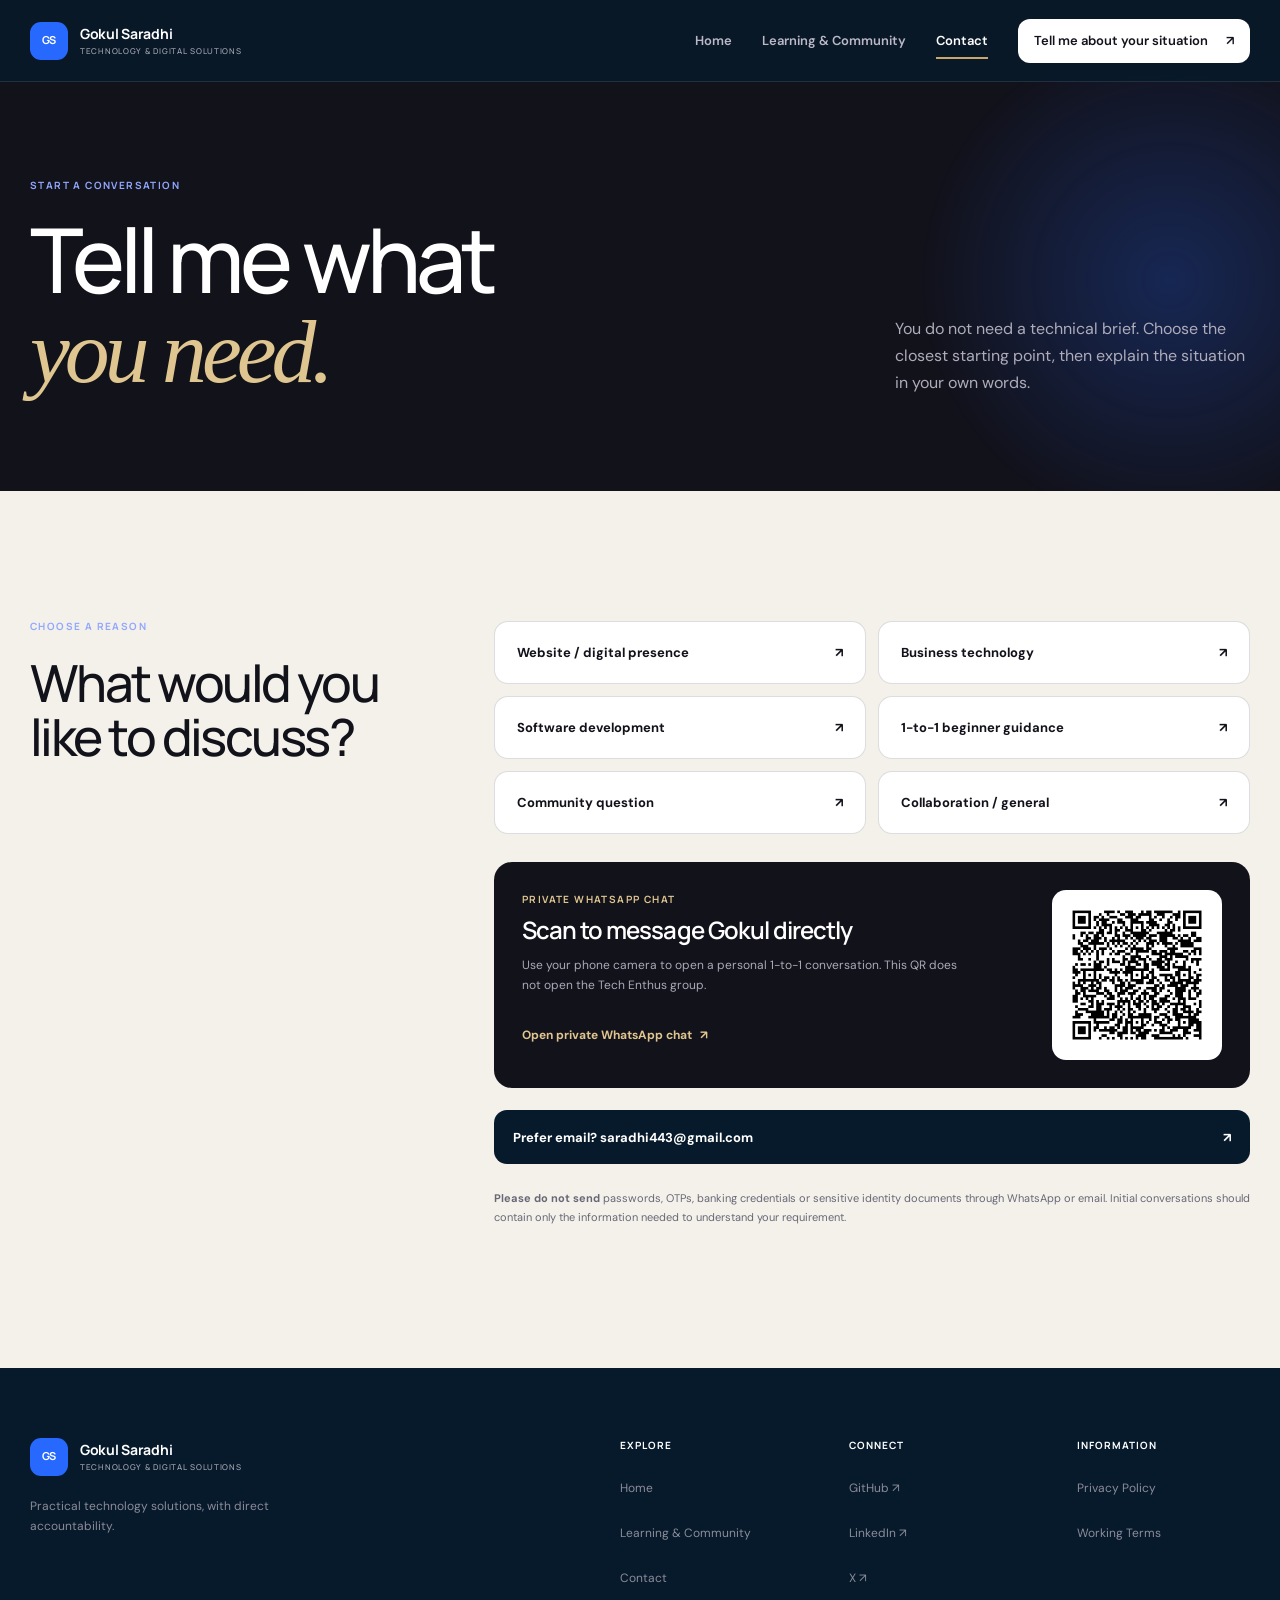
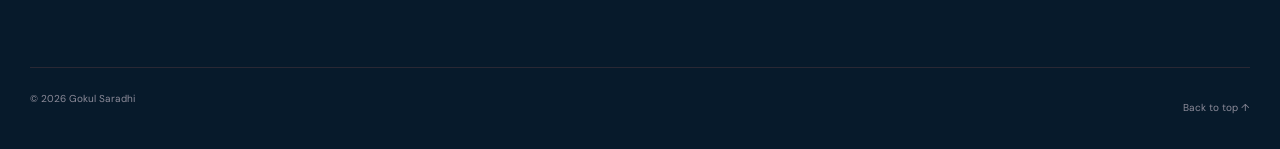
==== commit 8cc26dbc: "Clean up about copy and contact footer CTA" ====
--- a/contact.html
+++ b/contact.html
@@ -155,7 +155,7 @@
         </div>
       </section>
     </main>
-    <section class="footer-action-strip">
+    <section class="footer-action-strip contact-footer-action" hidden>
       <div class="shell footer-action-inner">
         <p>Have a digital requirement or something that needs improving?</p>
         <a class="button button-primary footer-action-button" href="contact.html">Tell me about your situation <span>↗</span></a>
--- a/styles.css
+++ b/styles.css
@@ -3,6 +3,10 @@
 :root {
   --ink: #12121b;
   --ink-2: #1b1a2b;
+  --navy-2: #10283c;
+  --surface-cream: #f7f2e8;
+  --surface-card: rgba(255, 255, 255, 0.82);
+  --surface-metal: rgba(14, 38, 56, 0.72);
   --paper: #f4f1eb;
   --paper-2: #e9e5dc;
   --white: #fff;
@@ -19,8 +23,16 @@
   --gold-light: #dfc58f;
   --gold-soft: rgba(201, 166, 107, 0.16);
   --radius: 18px;
+  --radius-sm: 12px;
+  --radius-lg: 24px;
   --shell: min(1220px, calc(100% - 48px));
   --shadow: 0 25px 70px rgba(18, 18, 27, 0.15);
+  --shadow-soft: 0 18px 48px rgba(7, 26, 43, 0.1);
+  --shadow-metal: 0 28px 80px rgba(0, 0, 0, 0.28);
+  --rim: inset 0 1px 0 rgba(255, 255, 255, 0.16);
+  --duration-fast: 180ms;
+  --duration-med: 420ms;
+  --duration-slow: 1100ms;
   --ease: cubic-bezier(0.2, 0.8, 0.2, 1);
 }
 * {
@@ -32,7 +44,9 @@
 }
 body {
   margin: 0;
-  background: var(--paper);
+  background:
+    radial-gradient(circle at 8% 4%, rgba(201, 166, 107, 0.09), transparent 24%),
+    var(--paper);
   color: var(--ink);
   font-family: "DM Sans", sans-serif;
   -webkit-font-smoothing: antialiased;
@@ -379,6 +393,23 @@
   box-shadow: 0 35px 90px rgba(0, 0, 0, 0.35);
   will-change: transform;
 }
+.clarity-signal-card {
+  min-height: 500px;
+  overflow: hidden;
+  padding: 24px;
+  background:
+    radial-gradient(circle at 72% 25%, rgba(24, 196, 216, 0.13), transparent 32%),
+    linear-gradient(150deg, rgba(16, 40, 60, 0.94), rgba(7, 26, 43, 0.96));
+  box-shadow: var(--shadow-metal), var(--rim);
+}
+.clarity-signal-card::after {
+  position: absolute;
+  inset: 1px;
+  border: 1px solid rgba(255, 247, 231, 0.06);
+  border-radius: 21px;
+  content: "";
+  pointer-events: none;
+}
 .conversation::before {
   position: absolute;
   inset: 0;
@@ -406,6 +437,99 @@
   background: var(--gold-soft);
   color: var(--gold-light);
   font-style: normal;
+}
+.clarity-signal {
+  position: relative;
+  z-index: 1;
+  display: block;
+  width: 100%;
+  height: auto;
+  margin-top: 10px;
+}
+.signal-grid path {
+  stroke: rgba(255, 255, 255, 0.05);
+  stroke-width: 1;
+}
+.signal-tangle path,
+.signal-line {
+  fill: none;
+  stroke-linecap: round;
+  stroke-linejoin: round;
+}
+.signal-tangle path {
+  stroke: rgba(255, 247, 231, 0.34);
+  stroke-width: 3;
+  stroke-dasharray: 16 14;
+}
+.signal-core circle:first-child {
+  fill: rgba(255, 247, 231, 0.07);
+  stroke: rgba(223, 197, 143, 0.65);
+  stroke-width: 1.5;
+}
+.signal-core circle:nth-child(2) {
+  fill: var(--gold);
+}
+.signal-core text,
+.signal-labels text,
+.signal-proof text {
+  font-family: Manrope, sans-serif;
+  font-weight: 800;
+  letter-spacing: 0.04em;
+}
+.signal-core text {
+  fill: var(--midnight);
+  font-size: 9px;
+}
+.signal-line {
+  stroke-width: 4;
+  stroke-dasharray: 360;
+  stroke-dashoffset: 360;
+  transition: stroke-dashoffset var(--duration-slow) var(--ease);
+}
+.clarity-signal-card.visible .signal-line {
+  stroke-dashoffset: 0;
+}
+.signal-line-blue {
+  stroke: var(--royal);
+}
+.signal-line-violet {
+  stroke: var(--violet);
+  transition-delay: 120ms;
+}
+.signal-line-cyan {
+  stroke: var(--cyan);
+  transition-delay: 220ms;
+}
+.signal-labels text {
+  fill: rgba(255, 255, 255, 0.82);
+  font-size: 15px;
+}
+.signal-proof rect {
+  fill: rgba(255, 255, 255, 0.08);
+  stroke: rgba(255, 247, 231, 0.13);
+}
+.signal-proof text {
+  fill: rgba(255, 247, 231, 0.76);
+  font-size: 11px;
+}
+.signal-caption {
+  position: relative;
+  z-index: 2;
+  display: flex;
+  align-items: center;
+  gap: 10px;
+  margin-top: 8px;
+  color: #a9b5c4;
+  font:
+    800 10px Manrope,
+    sans-serif;
+  letter-spacing: 0.12em;
+  text-transform: uppercase;
+}
+.signal-caption b {
+  height: 1px;
+  flex: 1;
+  background: linear-gradient(90deg, rgba(39, 104, 255, 0.7), rgba(24, 196, 216, 0.3));
 }
 .message {
   position: relative;
@@ -511,23 +635,36 @@
   border-bottom: 1px solid var(--line);
   background: #fff;
 }
-.ticker {
-  padding: 19px 0;
-  white-space: nowrap;
-}
-.ticker-track {
-  display: inline-flex;
+.trust-strip {
+  display: grid;
+  grid-template-columns: repeat(4, minmax(0, 1fr));
+  gap: 1px;
+  padding: 12px 0;
+}
+.trust-strip span {
+  display: flex;
+  min-height: 44px;
   align-items: center;
-  gap: 34px;
-  min-width: max-content;
-  animation: ticker 34s linear infinite;
-}
-.ticker span {
+  justify-content: center;
+  padding: 10px 12px;
+  border-right: 1px solid var(--line);
   color: #484754;
   font:
-    600 11px Manrope,
+    800 11px Manrope,
     sans-serif;
   letter-spacing: 0.03em;
+  text-align: center;
+}
+.trust-strip span::before {
+  width: 6px;
+  height: 6px;
+  margin-right: 10px;
+  border-radius: 50%;
+  background: var(--gold);
+  content: "";
+}
+.trust-strip span:last-child {
+  border-right: 0;
 }
 .ticker i {
   color: var(--gold);
@@ -1326,8 +1463,15 @@
 }
 .radar-list {
   display: grid;
-  grid-template-columns: repeat(2, minmax(0, 1fr));
+  grid-template-columns: repeat(4, minmax(0, 1fr));
   gap: 12px;
+  align-items: stretch;
+  padding: 10px;
+  border: 1px solid rgba(18, 18, 27, 0.08);
+  border-radius: 26px;
+  background:
+    radial-gradient(circle at 12% 0, rgba(39, 104, 255, 0.08), transparent 28%),
+    rgba(255, 255, 255, 0.24);
 }
 .radar-empty {
   padding: 38px;
@@ -1349,21 +1493,71 @@
 }
 .radar-card {
   display: flex;
+  position: relative;
   min-width: 0;
   flex-direction: column;
-  gap: 18px;
-  padding: 26px;
+  gap: 15px;
+  padding: 20px;
   border: 1px solid var(--line);
   border-top: 3px solid rgba(18, 18, 27, 0.18);
   border-radius: var(--radius);
   background: rgba(255, 255, 255, 0.74);
   box-shadow: 0 20px 45px rgba(18, 18, 27, 0.07);
+  transition:
+    filter 0.25s var(--ease),
+    transform 0.25s var(--ease),
+    border-color 0.25s var(--ease),
+    box-shadow 0.25s var(--ease),
+    background 0.25s var(--ease);
+}
+.radar-card-wide {
+  grid-column: auto;
+}
+.radar-card-wide dl {
+  grid-template-columns: 1fr;
+}
+.radar-card:hover {
+  transform: translateY(-3px);
+  box-shadow: 0 24px 55px rgba(18, 18, 27, 0.1);
 }
 .radar-card.radar-immediate {
   border-top-color: var(--gold);
 }
 .radar-card.radar-apply {
   border-top-color: var(--blue);
+}
+.radar-card.radar-happening {
+  border-color: rgba(24, 196, 216, 0.34);
+  border-top-color: var(--cyan);
+  background:
+    radial-gradient(circle at 100% 0, rgba(24, 196, 216, 0.12), transparent 34%),
+    rgba(255, 255, 255, 0.86);
+}
+.radar-card.radar-inactive {
+  cursor: default;
+  border-color: rgba(7, 26, 43, 0.18);
+  border-top-color: #7f838b;
+  background:
+    repeating-linear-gradient(135deg, rgba(7, 26, 43, 0.035) 0 8px, transparent 8px 18px),
+    linear-gradient(135deg, rgba(7, 26, 43, 0.08), rgba(255, 255, 255, 0.62)),
+    rgba(232, 232, 229, 0.92);
+  box-shadow: none;
+  filter: saturate(0.28);
+  opacity: 0.86;
+}
+.radar-card.radar-inactive::after {
+  position: absolute;
+  top: 18px;
+  right: 18px;
+  width: 8px;
+  height: 8px;
+  border-radius: 50%;
+  background: #858991;
+  content: "";
+}
+.radar-card.radar-inactive:hover {
+  transform: none;
+  box-shadow: none;
 }
 .radar-status {
   width: fit-content;
@@ -1381,26 +1575,61 @@
 .radar-immediate .radar-status {
   background: var(--gold-soft);
 }
+.radar-happening .radar-status {
+  position: relative;
+  background: rgba(24, 196, 216, 0.14);
+  color: #0c6470;
+}
+.radar-happening .radar-status::after {
+  position: absolute;
+  top: 50%;
+  right: -11px;
+  width: 7px;
+  height: 7px;
+  border-radius: 50%;
+  background: var(--cyan);
+  box-shadow: 0 0 0 0 rgba(24, 196, 216, 0.35);
+  content: "";
+  transform: translateY(-50%);
+  animation: radarLivePulse 1.8s ease-out infinite;
+}
 .radar-apply .radar-status {
   background: rgba(91, 97, 255, 0.13);
   color: var(--blue);
 }
+.radar-registration-closed .radar-status,
+.radar-completed .radar-status {
+  background: rgba(7, 26, 43, 0.14);
+  color: #333944;
+}
+.radar-completed .radar-status {
+  border: 1px solid rgba(18, 18, 27, 0.12);
+}
+.radar-completed h3,
+.radar-registration-closed h3 {
+  color: #4a4d55;
+}
+.radar-completed dl div,
+.radar-registration-closed dl div {
+  border-color: rgba(7, 26, 43, 0.13);
+  background: rgba(255, 255, 255, 0.48);
+}
 .radar-card h3 {
   margin: 0;
   font:
-    600 clamp(22px, 2.4vw, 30px) / 1.12 Manrope,
+    700 clamp(19px, 1.55vw, 24px) / 1.08 Manrope,
     sans-serif;
   letter-spacing: -0.04em;
 }
 .radar-card dl {
   display: grid;
-  grid-template-columns: repeat(2, minmax(0, 1fr));
-  gap: 10px;
+  grid-template-columns: 1fr;
+  gap: 8px;
   margin: 0;
 }
 .radar-card dl div {
   min-width: 0;
-  padding: 12px;
+  padding: 10px 11px;
   border: 1px solid var(--line);
   border-radius: 12px;
   background: rgba(255, 255, 255, 0.7);
@@ -1425,8 +1654,8 @@
 .radar-card p {
   margin: 0;
   color: var(--muted);
-  font-size: 13px;
-  line-height: 1.75;
+  font-size: 12px;
+  line-height: 1.65;
 }
 .radar-card-bottom {
   display: flex;
@@ -1458,6 +1687,26 @@
 .radar-card-bottom a:focus-visible {
   color: var(--gold);
   outline: none;
+}
+.radar-link-muted {
+  display: inline-flex;
+  min-height: 44px;
+  align-items: center;
+  color: #5d5b65;
+  font-size: 12px;
+  font-weight: 800;
+}
+.footer-bottom a,
+.policy a {
+  display: inline-flex;
+  min-height: 32px;
+  align-items: center;
+  text-decoration-thickness: 1px;
+  text-underline-offset: 3px;
+}
+.policy a {
+  color: var(--royal);
+  text-decoration-line: underline;
 }
 .community-box {
   display: grid;
@@ -1692,6 +1941,22 @@
 @keyframes orbitDrift {
   to {
     transform: rotate(360deg) translateX(3px);
+  }
+}
+@keyframes radarLivePulse {
+  0% {
+    box-shadow: 0 0 0 0 rgba(24, 196, 216, 0.28);
+  }
+  70% {
+    box-shadow: 0 0 0 8px rgba(24, 196, 216, 0);
+  }
+  100% {
+    box-shadow: 0 0 0 0 rgba(24, 196, 216, 0);
+  }
+}
+@media (max-width: 1180px) {
+  .radar-list {
+    grid-template-columns: repeat(2, minmax(0, 1fr));
   }
 }
 @media (max-width: 900px) {
@@ -1800,6 +2065,22 @@
   .service-card {
     min-height: 360px;
   }
+  .trust-strip {
+    grid-template-columns: repeat(2, minmax(0, 1fr));
+  }
+  .trust-strip span:nth-child(2) {
+    border-right: 0;
+  }
+  .radar-list {
+    grid-template-columns: repeat(2, minmax(0, 1fr));
+  }
+  .radar-card-wide,
+  .radar-card-wide dl {
+    grid-column: auto;
+  }
+  .radar-card-wide dl {
+    grid-template-columns: 1fr;
+  }
   .process {
     min-height: auto;
     padding: 88px 0;
@@ -1908,6 +2189,24 @@
     min-height: 430px;
     padding: 18px;
   }
+  .clarity-signal-card {
+    min-height: 365px;
+    padding: 18px;
+  }
+  .clarity-signal {
+    width: 115%;
+    margin-left: -7%;
+  }
+  .signal-labels text {
+    font-size: 13px;
+  }
+  .signal-proof text {
+    font-size: 10px;
+  }
+  .signal-caption {
+    gap: 7px;
+    font-size: 9px;
+  }
   .message-client {
     width: 92%;
     margin-top: 70px;
@@ -1926,6 +2225,18 @@
   }
   .section {
     padding: 90px 0;
+  }
+  .trust-strip {
+    grid-template-columns: 1fr;
+    padding: 8px 0;
+  }
+  .trust-strip span {
+    justify-content: flex-start;
+    border-right: 0;
+    border-bottom: 1px solid var(--line);
+  }
+  .trust-strip span:last-child {
+    border-bottom: 0;
   }
   .section-heading {
     margin-bottom: 45px;
@@ -2088,11 +2399,30 @@
   .final-cta {
     padding: 85px 0;
   }
+  .footer-action-strip {
+    padding: 14px 0;
+  }
+  .footer-action-inner {
+    gap: 12px;
+  }
+  .footer-action-inner p {
+    font-size: 15px;
+    line-height: 1.25;
+  }
+  .footer-action-button {
+    min-height: 48px;
+    padding: 0 18px;
+  }
   .footer-grid {
-    grid-template-columns: 1fr 1fr;
+    grid-template-columns: repeat(3, minmax(0, 1fr));
+    gap: 20px 14px;
   }
   .footer-grid > div:first-child {
     grid-column: 1/-1;
+    display: flex;
+    gap: 14px;
+    align-items: center;
+    justify-content: space-between;
   }
   .footer-grid > div:last-child {
     grid-column: auto;
@@ -2100,6 +2430,35 @@
   .footer-action-button {
     width: 100%;
   }
+  .site-footer {
+    padding: 30px 0 14px;
+  }
+  .footer-brand .brand-mark {
+    width: 32px;
+    height: 32px;
+  }
+  .footer-grid > div:first-child p {
+    max-width: 160px;
+    margin: 0;
+    font-size: 11px;
+    line-height: 1.35;
+    text-align: right;
+  }
+  .footer-grid h3 {
+    margin-bottom: 8px;
+    font-size: 9px;
+  }
+  .footer-grid > div:not(:first-child) a {
+    min-height: 26px;
+    margin-bottom: 4px;
+    font-size: 10.5px;
+    line-height: 1.3;
+  }
+  .footer-bottom {
+    margin-top: 18px;
+    padding-top: 12px;
+    font-size: 9px;
+  }
   .page-hero h1 {
     font-size: clamp(48px, 14vw, 70px);
   }
@@ -2107,13 +2466,70 @@
     grid-template-columns: 1fr;
   }
   .radar-list {
+    display: grid;
+    grid-auto-columns: minmax(286px, 84vw);
+    grid-auto-flow: column;
+    grid-template-columns: none;
+    gap: 14px;
+    margin-inline: -16px;
+    overflow-x: auto;
+    overscroll-behavior-x: contain;
+    padding: 0;
+    border: 0;
+    background: transparent;
+    scroll-padding-inline: 16px;
+    scroll-snap-type: x mandatory;
+    scrollbar-color: rgba(7, 26, 43, 0.35) rgba(255, 255, 255, 0.5);
+    scrollbar-width: thin;
+  }
+  .radar-list::before,
+  .radar-list::after {
+    display: block;
+    width: 2px;
+    content: "";
+  }
+  .radar-card {
+    height: 560px;
+    min-height: 0;
+    padding: 18px;
+    scroll-snap-align: start;
+  }
+  .radar-card-wide {
+    grid-column: auto;
+  }
+  .radar-card-wide dl {
     grid-template-columns: 1fr;
-  }
-  .radar-card {
-    padding: 22px;
   }
   .radar-card dl {
     grid-template-columns: 1fr;
+    gap: 7px;
+  }
+  .radar-card dl div {
+    padding: 9px 10px;
+    border-radius: 11px;
+  }
+  .radar-card h3 {
+    font-size: 20px;
+  }
+  .radar-card dd,
+  .radar-card p {
+    display: -webkit-box;
+    overflow: hidden;
+    -webkit-box-orient: vertical;
+  }
+  .radar-card dd {
+    -webkit-line-clamp: 2;
+  }
+  .radar-card p {
+    font-size: 12px;
+    line-height: 1.6;
+    -webkit-line-clamp: 3;
+  }
+  .radar-board-section {
+    padding-bottom: 44px;
+  }
+  .radar-board-section + .section {
+    padding-top: 44px;
   }
   .whatsapp-qr {
     grid-template-columns: 1fr;
